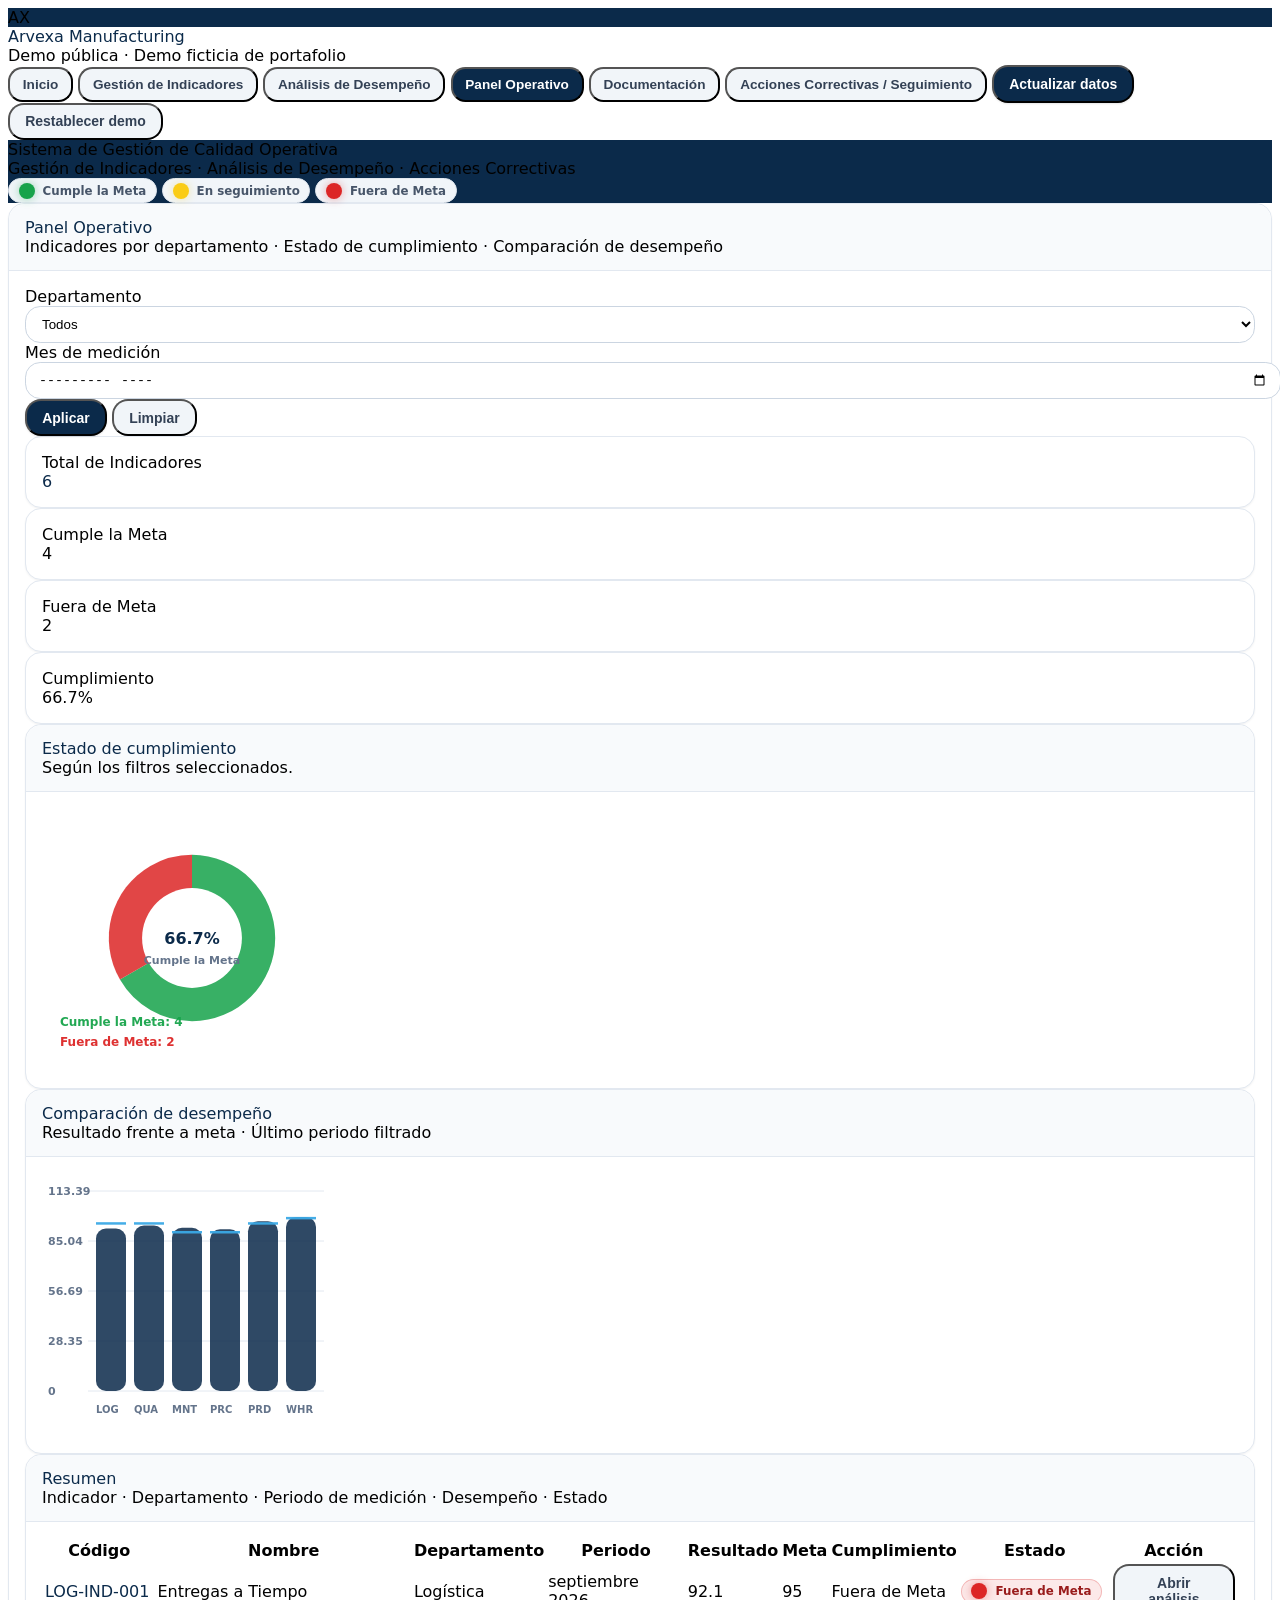
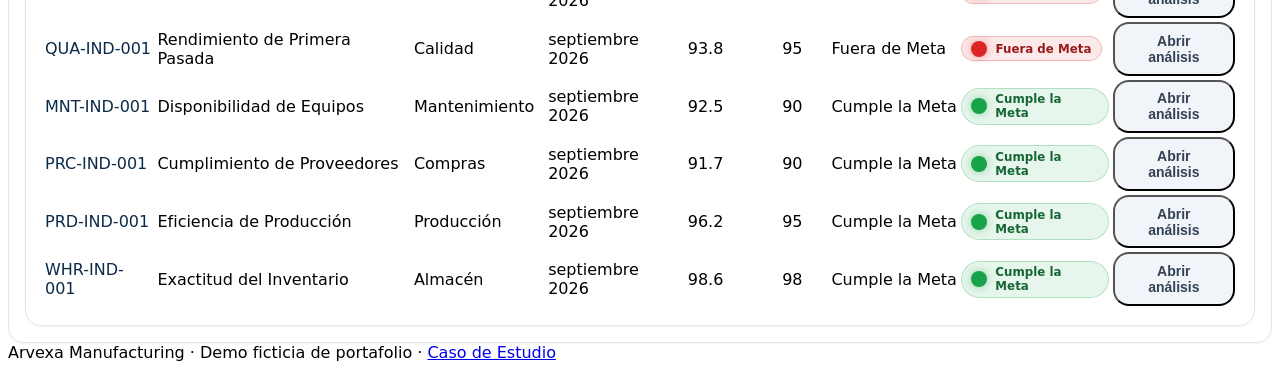
==== index.html @ 4bb8f5dd "Rename index[1].html to index.html" ====
<!doctype html>
<html lang="es">
<head>
  <meta charset="utf-8"/>
  <meta name="viewport" content="width=device-width,initial-scale=1"/>
  <title>Arvexa Manufacturing · Sistema de Gestión de Calidad Operativa</title>

  <link rel="stylesheet" href="assets/tailwind.css">
  <style>
    :root{
      --navy:#0B2A4A;
      --sky:#3BA9E6;
      --mint:#2DD4BF;
      --red:#DC2626;
      --yellow:#FACC15;
      --green:#16A34A;
      --slate:#334155;
      --grid:#E2E8F0;
    }
    html,body{ font-family: Inter, system-ui, -apple-system, Segoe UI, Roboto, Arial, sans-serif; }
    .bg-navy{ background: var(--navy); }
    .text-navy{ color: var(--navy); }

    .card{ border:1px solid #e2e8f0; border-radius: 1rem; background:#fff; box-shadow: 0 1px 2px rgba(0,0,0,.05); }
    .card-h{ padding: 14px 16px; border-bottom:1px solid #e2e8f0; background:#f8fafc; border-top-left-radius:1rem; border-top-right-radius:1rem; }
    .card-b{ padding: 16px; }

    .btn{ padding:.55rem .95rem; border-radius: 1rem; font-weight: 800; font-size:.875rem; }
    .btn-primary{ background: var(--navy); color:#fff; box-shadow: 0 1px 2px rgba(0,0,0,.10); }
    .btn-primary:hover{ opacity:.95; }
    .btn-soft{ background:#f1f5f9; color:#334155; }
    .btn-soft:hover{ background:#e2e8f0; }
    .btn-danger{ background:#fee2e2; color:#991b1b; }
    .btn-danger:hover{ background:#fecaca; }

    .input{
      width:100%; border-radius: .95rem; border:1px solid #cbd5e1;
      padding:.55rem .75rem; outline:none; background:#fff;
    }
    .input:focus{ box-shadow: 0 0 0 3px rgba(11,42,74,.15); border-color: rgba(11,42,74,.45); }
    .textarea{
      width:100%; border-radius: .95rem; border:1px solid #cbd5e1;
      padding:.75rem; outline:none; background:#fff; font-family: inherit; font-size: .875rem;
      resize: vertical;
    }
    .textarea:focus{ box-shadow: 0 0 0 3px rgba(11,42,74,.15); border-color: rgba(11,42,74,.45); }
    .err{ border-color: rgba(220,38,38,.8) !important; box-shadow: 0 0 0 3px rgba(220,38,38,.15) !important; }

    .badge{ display:inline-flex; align-items:center; gap:.5rem; padding:.22rem .6rem; border-radius:9999px; font-weight:900; font-size:.74rem; }
    .badge-ok{ background: rgba(22,163,74,.10); color: #166534; border:1px solid rgba(22,163,74,.25); }
    .badge-warn{ background: rgba(250,204,21,.16); color: #854d0e; border:1px solid rgba(250,204,21,.35); }
    .badge-bad{ background: rgba(220,38,38,.10); color: #991b1b; border:1px solid rgba(220,38,38,.25); }
    .badge-gray{ background:#f1f5f9; color:#475569; border:1px solid #e2e8f0; }

    .light-dot{ width:16px;height:16px;border-radius:9999px;display:inline-block; box-shadow: 0 0 10px rgba(0,0,0,.12); }
    .dot-green{ background: var(--green); box-shadow: 0 0 10px rgba(22,163,74,.40); }
    .dot-red{ background: var(--red); box-shadow: 0 0 10px rgba(220,38,38,.40); }
    .dot-yellow{ background: var(--yellow); box-shadow: 0 0 10px rgba(250,204,21,.35); }

    .toast{ position:fixed; top:16px; left:50%; transform:translateX(-50%); z-index:9999; width: calc(100% - 24px); max-width: 900px; }
    .modal-backdrop{ position:fixed; inset:0; background: rgba(15,23,42,.55); display:flex; align-items:center; justify-content:center; padding:16px; z-index:9998; }

    .navBtn{ padding:.5rem .8rem; border-radius: .9rem; font-weight:800; font-size:.85rem; }
    .navBtn.active{ background: var(--navy); color:#fff; }
    .navBtn:not(.active){ background:#f1f5f9; color:#334155; }
    .navBtn:not(.active):hover{ background:#e2e8f0; }

    @media print{
      header, nav, #toastRoot, .no-print { display:none !important; }
      .print-card{ border: 1px solid #e5e7eb !important; box-shadow:none !important; }
    }
    header>div{flex-wrap:wrap} nav{max-width:100%} .modal-backdrop:not(.hidden){overflow:auto}
    #pdfModal>div{max-height:90vh;overflow:auto} button:focus-visible,a:focus-visible{outline:3px solid var(--sky);outline-offset:3px}
    @media(max-width:640px){header{position:relative} nav{gap:.4rem} .navBtn{font-size:.75rem} .card-b{padding:12px}}
    @media print{body>*:not(#pdfModal){display:none!important} #pdfModal.hidden{display:none!important} #pdfModal:not(.hidden){position:static;display:block!important;background:white;padding:0} #pdfModal>div{max-height:none;overflow:visible;box-shadow:none} #pdfModal>div>div:first-child{display:none} #pdfContent{padding:0}}
    .hidden{display:none!important}
    #indicatorPrint{display:none}
    @page indicatorFicha{size:Letter;margin:14mm 14mm 16mm;@bottom-right{content:"Página " counter(page);font:9pt Arial;color:#475569}}
    @media print{
      html:has(#pdfModal[data-indicator-report]),body:has(#pdfModal[data-indicator-report]){background:white!important}
      #pdfModal[data-indicator-report]{page:indicatorFicha;font:10pt/1.45 Arial,sans-serif;color:#172635}
      #pdfModal[data-indicator-report]>div{width:100%;max-width:none;border:0;border-radius:0;overflow:visible}
      #pdfModal[data-indicator-report] #pdfContent{display:none}
      #pdfModal[data-indicator-report] #indicatorPrint{display:block;background:white}
      #indicatorPrint *{box-shadow:none!important;border-radius:0!important;overflow:visible;max-height:none;overflow-wrap:anywhere}
      #indicatorPrint button,#indicatorPrint input,#indicatorPrint select,#indicatorPrint nav,#indicatorPrint .light-dot{display:none!important}
      #indicatorPrint .report-layout{width:100%;border-collapse:collapse;table-layout:fixed}
      #indicatorPrint .report-layout>thead{display:table-header-group}
      #indicatorPrint .report-layout>tfoot{display:table-footer-group}
      #indicatorPrint .report-layout>tbody>tr>td{padding:0}
      #indicatorPrint .report-header{padding:0 0 3mm;border-bottom:1pt solid #0b2a4a;text-align:left}
      #indicatorPrint .report-brand{font-size:15pt;color:#0b2a4a;font-weight:700}
      #indicatorPrint .report-system{font-size:9pt;color:#475569;font-weight:400}
      #indicatorPrint .report-title{margin-top:4mm;font-size:10pt;letter-spacing:.6pt}
      #indicatorPrint .report-name{margin:2mm 0 0;font-size:17pt;line-height:1.2;color:#0b2a4a}
      #indicatorPrint .report-footer{border-top:.5pt solid #cbd5e1;padding-top:3mm;font-size:8pt;color:#475569;font-weight:400;text-align:left}
      #indicatorPrint section{margin:3mm 0;break-inside:avoid-page}
      #indicatorPrint h2,#indicatorPrint .card-h{margin:0 0 2mm;padding:0 0 1.5mm;border:0;border-bottom:.5pt solid #cbd5e1;background:white;color:#0b2a4a;font:700 11pt Arial;break-after:avoid-page}
      #indicatorPrint .report-fields{width:100%;border-collapse:collapse;table-layout:fixed}
      #indicatorPrint .report-fields th,#indicatorPrint .report-fields td{padding:1.5mm 3mm;border:.5pt solid #d6dce2;text-align:left;vertical-align:top}
      #indicatorPrint .report-fields th{width:30%;font-weight:700;color:#334155;background:#f5f7f9}
      #indicatorPrint tr{break-inside:avoid-page}
      #indicatorPrint .report-layout>tbody>tr{break-inside:auto}
      #indicatorPrint p{margin:0;white-space:pre-wrap;orphans:3;widows:3}
      #indicatorPrint ol{list-style:decimal;margin:0;padding-left:5mm}
      #indicatorPrint .report-status{display:inline-block;padding:1mm 3mm;border:.5pt solid #64748b;color:#334155;font-weight:700}
      #indicatorPrint .report-status.badge-ok{border-color:#166534;color:#166534;background:#f0f7f1}
      #indicatorPrint .report-status.badge-bad{border-color:#9f3535;color:#7f2828;background:white}
      #indicatorPrint .report-status.badge-warn{border-color:#8a6a24;color:#71571e;background:white}
      #indicatorPrint .card{margin:5mm 0;border:0;background:white;break-inside:avoid-page}
      #indicatorPrint .card-b{padding:0;font-size:10pt;line-height:1.45}
      #indicatorPrint .card table{width:100%;table-layout:fixed;border-collapse:collapse}
      #indicatorPrint .card th,#indicatorPrint .card td{padding:2mm;border-bottom:.5pt solid #d6dce2;font-size:9pt}
      #indicatorPrint img{display:block;max-width:100%;max-height:100mm;object-fit:contain;break-inside:avoid}
    }
  </style>
</head>

<body class="bg-slate-50 text-slate-800">

<script src="data.js"></script>
<script>

const LS_KEYS = {
  FICHAS: "ARVEXA_V1_BD_FICHAS",
  ANALISIS: "ARVEXA_V1_BD_ANALISIS",
  PROP: "ARVEXA_V1_BD_PROPUESTAS",
  DOCS: "ARVEXA_V1_BD_DOCUMENTOS",
  SEG: "ARVEXA_V1_BD_SEGUIMIENTO",
};

const MESES = ["enero", "febrero", "marzo", "abril", "mayo", "junio", "julio", "agosto", "septiembre", "octubre", "noviembre", "diciembre"];

const AREAS_CATALOGO = [{"Area": "PRD-IND-", "NombreArea": "Producción"}, {"Area": "QUA-IND-", "NombreArea": "Calidad"}, {"Area": "MNT-IND-", "NombreArea": "Mantenimiento"}, {"Area": "WHR-IND-", "NombreArea": "Almacén"}, {"Area": "LOG-IND-", "NombreArea": "Logística"}, {"Area": "PRC-IND-", "NombreArea": "Compras"}];

const $ = (id)=>document.getElementById(id);

function escapeHtml(s){
  return (s??"").toString().replace(/[&<>"']/g, m => ({'&':'&amp;','<':'&lt;','>':'&gt;','"':'&quot;',"'":'&#39;'}[m]));
}
function toast(type, title, msg){
  const root = $("toastRoot");
  const cls = type==="ok" ? "border-emerald-200 bg-emerald-50 text-emerald-900"
            : type==="warn" ? "border-yellow-200 bg-yellow-50 text-yellow-900"
            : "border-red-200 bg-red-50 text-red-900";
  root.innerHTML = `
    <div class="rounded-2xl border ${cls} shadow-sm p-4">
      <div class="font-extrabold">${escapeHtml(title)}</div>
      <div class="text-sm">${escapeHtml(msg||"")}</div>
    </div>`;
  root.classList.remove("hidden");
  setTimeout(()=>root.classList.add("hidden"), 4200);
}
function periodoHuman(ym){
  if(!ym || !/^\d{4}-\d{2}$/.test(ym)) return "—";
  const [y,m]=ym.split("-").map(Number);
  return `${MESES[m-1]} ${y}`;
}
function scrollTopSmooth(){ window.scrollTo({top:0, behavior:"smooth"}); }
</script>


<header class="sticky top-0 z-50 bg-white/80 backdrop-blur border-b border-slate-200 no-print">
  <div class="max-w-7xl mx-auto px-4 py-3 flex items-center justify-between gap-3">
    <div class="flex items-center gap-3">
      <div class="w-10 h-10 rounded-2xl bg-navy text-white flex items-center justify-center shadow-sm">
        <span class="font-extrabold">AX</span>
      </div>
      <div>
        <div class="font-extrabold text-navy leading-tight">Arvexa Manufacturing</div>
        <div class="text-xs text-slate-500 -mt-0.5">
          Demo pública · <span id="modeTag" class="font-semibold"></span>
        </div>
      </div>
    </div>

    <nav class="flex flex-wrap items-center gap-2">
      <button class="navBtn active" data-target="secInicio">Inicio</button>
      <button class="navBtn" data-target="secFicha">Gestión de Indicadores</button>
      <button class="navBtn" data-target="secAnalisis">Análisis de Desempeño</button>
      <button class="navBtn" data-target="secDashboard" >Panel Operativo</button>
      <button class="navBtn" data-target="secExplorador" >Documentación</button>
      <button class="navBtn" data-target="secSeguimiento" >Acciones Correctivas / Seguimiento</button>

      <button id="btnSync" class="btn btn-primary">Actualizar datos</button>
      <button id="btnResetDemo" class="btn btn-soft">Restablecer demo</button>
    </nav>
  </div>
</header>


<div id="toastRoot" class="toast hidden no-print"></div>


<div id="pdfModal" class="hidden modal-backdrop no-print">
  <div class="w-full max-w-5xl rounded-2xl bg-white shadow-xl border border-slate-200 overflow-hidden">
    <div class="px-5 py-4 bg-slate-50 border-b border-slate-200 flex items-center justify-between">
      <div>
        <div class="font-extrabold text-navy">Vista previa del reporte</div>
        <div id="pdfSub" class="text-xs text-slate-500"></div>
      </div>
      <div class="flex gap-2">
        <button id="btnPrint" class="btn btn-primary">Imprimir / Guardar PDF</button>
        <button id="btnPdfClose" class="btn btn-soft">Cerrar</button>
      </div>
    </div>
    <div id="pdfContent" class="p-6 bg-white"></div>
    <div id="indicatorPrint" aria-hidden="true"></div>
  </div>
</div>

<main class="max-w-7xl mx-auto px-4 py-6 space-y-6">

  
  <section class="rounded-2xl bg-navy text-white shadow-sm overflow-hidden">
    <div class="px-6 py-5 flex flex-col md:flex-row md:items-center md:justify-between gap-3">
      <div>
        <div class="text-lg font-extrabold">Sistema de Gestión de Calidad Operativa</div>
        <div class="text-sm text-white/80">Gestión de Indicadores · Análisis de Desempeño · Acciones Correctivas</div>
      </div>
      <div class="flex items-center gap-2">
        <span class="badge badge-gray bg-white/10 text-white border border-white/20">
          <span class="light-dot dot-green"></span> Cumple la Meta
        </span>
        <span class="badge badge-gray bg-white/10 text-white border border-white/20">
          <span class="light-dot dot-yellow"></span> En seguimiento
        </span>
        <span class="badge badge-gray bg-white/10 text-white border border-white/20">
          <span class="light-dot dot-red"></span> Fuera de Meta
        </span>
      </div>
    </div>
  </section>

  
  <section id="secInicio" class="spaSection space-y-6">
    <div class="grid grid-cols-1 md:grid-cols-3 gap-4">
      <div class="card">
        <div class="card-b">
          <div class="text-xs font-extrabold text-slate-500">ACCESO RÁPIDO</div>
          <div class="text-xl font-extrabold text-navy mt-2">Gestión de Indicadores</div>
          <div class="text-sm text-slate-600 mt-1">Define y actualiza indicadores, metas y fórmulas de medición.</div>
          <button id="goFicha" class="mt-4 btn btn-primary w-full">Crear indicador</button>
        </div>
      </div>

      <div class="card">
        <div class="card-b">
          <div class="text-xs font-extrabold text-slate-500">ACCESO RÁPIDO</div>
          <div class="text-xl font-extrabold text-navy mt-2">Análisis de Desempeño</div>
          <div class="text-sm text-slate-600 mt-1">Mide el desempeño, explica las variaciones y documenta las acciones.</div>
          <button id="goAnalisis" class="mt-4 btn btn-primary w-full">Registrar medición</button>
        </div>
      </div>

      <div class="card">
        <div class="card-b">
          <div class="text-xs font-extrabold text-slate-500">CALIDAD</div>
          <div class="text-xl font-extrabold text-navy mt-2">Paneles</div>
          <div class="text-sm text-slate-600 mt-1">Panel Operativo / Documentación / Seguimiento</div>
          <div class="mt-4 grid grid-cols-3 gap-2">
            <button id="goDashboard" class="btn btn-soft">Panel Operativo</button>
            <button id="goExplorador" class="btn btn-soft">Documentación</button>
            <button id="goSeguimiento" class="btn btn-soft">Seguimiento</button>
          </div>
        </div>
      </div>
    </div>

    <div class="card">
      <div class="card-b">
        <div class="font-extrabold text-navy">Espacio de demostración</div>
        <div class="text-sm text-slate-600 mt-1">
          Espacio de trabajo: <span class="font-extrabold text-navy" id="homeMode"></span>.
          <span class="text-slate-500">Los cambios se guardan en este navegador. Restablece la demo para recuperar los datos ficticios.</span>
        </div>
      </div>
    </div>
  </section>

  
  <section id="secFicha" class="spaSection hidden"></section>

  
  <section id="secAnalisis" class="spaSection hidden"></section>

  
  <section id="secDashboard" class="spaSection hidden"></section>

  
  <section id="secExplorador" class="spaSection hidden"></section>

  
  <section id="secSeguimiento" class="spaSection hidden"></section>

</main>

<footer class="max-w-7xl mx-auto px-4 pb-10">
  <div class="text-xs text-slate-500 text-center mt-6">
    Arvexa Manufacturing · <span id="footerMode" class="font-semibold"></span> · <a href="case-study.html" class="underline">Caso de Estudio</a>
  </div>
</footer>


<script>

function lsRead(key, fallback){
  try{ return JSON.parse(localStorage.getItem(key) || "null") ?? fallback; }
  catch{ return fallback; }
}
function lsWrite(key, val){ localStorage.setItem(key, JSON.stringify(val)); }

function migrateSpanishDemo(){
  if(localStorage.getItem("ARVEXA_UI_ES_V1")) return;
  const translations={"Production Efficiency": "Eficiencia de Producción", "Process": "Proceso", "Maintain reliable production efficiency through structured measurement and improvement.": "Mantener una eficiencia de producción confiable mediante medición y mejora estructuradas.", "Monthly": "Mensual", "Percentage": "Porcentaje", "Actual output": "Producción real", "Planned output": "Producción planificada", "Production Supervisor": "Supervisor de Producción", "Production monthly synthetic register": "Registro mensual ficticio de producción", "Higher is better; result = numerator / denominator × 100.": "Un valor mayor es mejor; resultado = numerador / denominador × 100.", "Fictional portfolio data; no real operational records.": "Datos ficticios de portafolio; no son registros operativos reales.", "First Pass Yield": "Rendimiento de Primera Pasada", "Maintain reliable first pass yield through structured measurement and improvement.": "Mantener un rendimiento de primera pasada confiable mediante medición y mejora estructuradas.", "First-pass conforming units": "Unidades conformes en primera pasada", "Inspected units": "Unidades inspeccionadas", "Quality Supervisor": "Supervisor de Calidad", "Quality monthly synthetic register": "Registro mensual ficticio de calidad", "Equipment Availability": "Disponibilidad de Equipos", "Maintain reliable equipment availability through structured measurement and improvement.": "Mantener una disponibilidad de equipos confiable mediante medición y mejora estructuradas.", "Available equipment hours": "Horas de equipo disponible", "Scheduled equipment hours": "Horas de equipo programadas", "Maintenance Supervisor": "Supervisor de Mantenimiento", "Maintenance monthly synthetic register": "Registro mensual ficticio de mantenimiento", "Inventory Accuracy": "Exactitud del Inventario", "Maintain reliable inventory accuracy through structured measurement and improvement.": "Mantener una exactitud del inventario confiable mediante medición y mejora estructuradas.", "Correct inventory records": "Registros de inventario correctos", "Audited inventory records": "Registros de inventario auditados", "Warehouse Supervisor": "Supervisor de Almacén", "Warehouse monthly synthetic register": "Registro mensual ficticio de almacén", "On-Time Delivery": "Entregas a Tiempo", "Maintain reliable on-time delivery through structured measurement and improvement.": "Mantener entregas a tiempo confiables mediante medición y mejora estructuradas.", "On-time deliveries": "Entregas a tiempo", "Total deliveries": "Total de entregas", "Logistics Supervisor": "Supervisor de Logística", "Logistics monthly synthetic register": "Registro mensual ficticio de logística", "Supplier Compliance": "Cumplimiento de Proveedores", "Maintain reliable supplier compliance through structured measurement and improvement.": "Mantener un cumplimiento de proveedores confiable mediante medición y mejora estructuradas.", "Compliant supplier receipts": "Recepciones de proveedores conformes", "Total supplier receipts": "Total de recepciones de proveedores", "Procurement Supervisor": "Supervisor de Compras", "Procurement monthly synthetic register": "Registro mensual ficticio de compras", "July 2026": "julio 2026", "Target achieved. Continue standard monitoring.": "Meta alcanzada. Continuar el seguimiento habitual.", "August 2026": "agosto 2026", "September 2026": "septiembre 2026", "Recurring process variation. Standardize inspection checkpoints and retrain operators.": "Variación recurrente del proceso. Estandarizar los puntos de inspección y volver a capacitar a los operadores.", "Dispatch scheduling and picking handoff delays. Introduce a daily dispatch checklist.": "Retrasos en la programación de despachos y en la entrega de pedidos preparados. Implementar una lista diaria de verificación de despachos.", "Standardize inspection checkpoints and retrain operators": "Estandarizar los puntos de inspección y volver a capacitar a los operadores", "Recurring process variation": "Variación recurrente del proceso", "In Progress": "En proceso", "Synthetic inspection register": "Registro ficticio de inspección", "Introduce daily dispatch checklist and review picking handoffs": "Implementar una lista diaria de verificación de despachos y revisar la entrega de pedidos preparados", "Dispatch scheduling and picking handoff delays": "Retrasos en la programación de despachos y en la entrega de pedidos preparados", "Other": "Otro", "Local fictional evidence. The October follow-up is a simulated closure scenario, not a current monthly result.": "Evidencia local ficticia. El seguimiento de octubre es un escenario de cierre simulado, no un resultado mensual actual.", "Quality Manager": "Gerente de Calidad", "Yes": "Sí", "Fictional inspection verification: 954 / 1,000 conforming units": "Verificación ficticia de inspección: 954 / 1,000 unidades conformes", "fictional-inspection-register.svg": "registro-ficticio-inspeccion.svg", "[data-uri]": "[data-uri]"};
  const adapt=value=> typeof value==="string" ? (translations[value]??value) : Array.isArray(value) ? value.map(adapt) : value && typeof value==="object" ? Object.fromEntries(Object.entries(value).map(([k,v])=>[k,adapt(v)])) : value;
  for(const key of Object.values(LS_KEYS)){const value=lsRead(key,null);if(value!==null)lsWrite(key,adapt(value));}
  localStorage.setItem("ARVEXA_UI_ES_V1","1");
}

function seedDemo(){
  migrateSpanishDemo();
  for(const [kind,data] of Object.entries(DEMO_DATA)) {
    if(lsRead(LS_KEYS[kind],null)===null) lsWrite(LS_KEYS[kind],data);
  }
}

async function apiFetch(action, payload={}){
  try { return demoApi(action, payload); }
  catch { return fail_("No se pudo guardar en este navegador. Libera espacio y vuelve a intentarlo."); }
}

function ok_(data, message="OK"){ return { ok:true, data, message }; }
function fail_(message="ERROR"){ return { ok:false, data:null, message }; }

function demoApi(action, payload){
  seedDemo();
  const fichas = lsRead(LS_KEYS.FICHAS, []);
  const analisis = lsRead(LS_KEYS.ANALISIS, []);
  const prop = lsRead(LS_KEYS.PROP, []);
  let docs = lsRead(LS_KEYS.DOCS, []);
  const seg = lsRead(LS_KEYS.SEG, []);

  if(action==="fichas.list") return ok_(fichas);
  if(action==="fichas.upsert"){
    if(!payload?.CodigoIndicador) return fail_("Falta el código del indicador");
    const idx = fichas.findIndex(x=>x.CodigoIndicador===payload.CodigoIndicador);
    if(idx>=0) fichas[idx] = payload; else fichas.push(payload);
    lsWrite(LS_KEYS.FICHAS, fichas);
    return ok_(payload, "Indicador guardado");
  }

  if(action==="analisis.list") return ok_(analisis);
  if(action==="analisis.insert"){
    if(!payload?.CodigoIndicador || !payload?.PeriodoYM) return fail_("Falta el código del indicador o el periodo");
    const dup = analisis.some(x=>x.CodigoIndicador===payload.CodigoIndicador && x.PeriodoYM===payload.PeriodoYM);
    if(dup) return fail_("DUPLICATE");
    analisis.push(payload);
    lsWrite(LS_KEYS.ANALISIS, analisis);
    return ok_(payload, "Análisis guardado");
  }
  if(action==="analisis.delete"){
    const { CodigoIndicador, PeriodoYM } = payload || {};
    if(!CodigoIndicador || !PeriodoYM) return fail_("Falta el código del indicador o el periodo");
    const idx = analisis.findIndex(x=>x.CodigoIndicador===CodigoIndicador && x.PeriodoYM===PeriodoYM);
    if(idx>=0) analisis.splice(idx,1);

    const keepProp = prop.filter(p=>!(p.CodigoIndicador===CodigoIndicador && p.PeriodoYM===PeriodoYM));
    lsWrite(LS_KEYS.ANALISIS, analisis);
    lsWrite(LS_KEYS.PROP, keepProp);
    lsWrite(LS_KEYS.SEG,seg.filter(x=>!(x.CodigoIndicador===CodigoIndicador && x.PeriodoYM===PeriodoYM)));
    return ok_(true, "Análisis eliminado");
  }

  if(action==="prop.upsertMany"){
    const { CodigoIndicador, PeriodoYM, Items } = payload || {};
    if(!CodigoIndicador || !PeriodoYM) return fail_("Falta la referencia de la acción");
    const keep = prop.filter(p=>!(p.CodigoIndicador===CodigoIndicador && p.PeriodoYM===PeriodoYM));
    const merged = keep.concat((Items||[]).map((it,i)=>({
      CodigoIndicador, PeriodoYM,
      Index:i+1,
      Accion: it.Accion||"",
      Responsable: it.Responsable||"",
      FechaCompromiso: it.FechaCompromiso||"",
      EvidenciaDesc: it.EvidenciaDesc||"",
      EvidenciaLink: it.EvidenciaLink||"",
      UpdatedAt: new Date().toISOString()
    })));
    lsWrite(LS_KEYS.PROP, merged);
    return ok_(true, "Acciones guardadas");
  }

  if(action==="docs.list") return ok_(docs);
  if(action==="docs.upsert"){
    if(!payload?.Key) return fail_("Falta la clave del registro");
    const idx = docs.findIndex(d=>d.Key===payload.Key);
    if(idx>=0) docs[idx]=payload; else docs.push(payload);
    lsWrite(LS_KEYS.DOCS, docs);
    return ok_(payload, "Documento guardado");
  }
  if(action==="docs.delete"){
    const { Key, CodigoIndicador } = payload || {};

    if(Key){
      const idx = docs.findIndex(d=>d.Key===Key);
      if(idx>=0) docs.splice(idx,1);
    }
    if(CodigoIndicador){
      docs = docs.filter(d=>d.CodigoIndicador!==CodigoIndicador);
    }
    lsWrite(LS_KEYS.DOCS, docs);
    return ok_(true, "Documentos eliminados");
  }

  if(action==="fichas.delete"){
    const { CodigoIndicador } = payload || {};
    if(!CodigoIndicador) return fail_("Falta el código del indicador");
    const idx = fichas.findIndex(x=>x.CodigoIndicador===CodigoIndicador);
    if(idx>=0) fichas.splice(idx,1);

    const remainAnal = analisis.filter(x=>x.CodigoIndicador!==CodigoIndicador);
    const remainDocs = docs.filter(d=>d.CodigoIndicador!==CodigoIndicador);
    lsWrite(LS_KEYS.FICHAS, fichas);
    lsWrite(LS_KEYS.ANALISIS, remainAnal);
    lsWrite(LS_KEYS.DOCS, remainDocs);
    lsWrite(LS_KEYS.PROP,prop.filter(x=>x.CodigoIndicador!==CodigoIndicador));
    lsWrite(LS_KEYS.SEG,seg.filter(x=>x.CodigoIndicador!==CodigoIndicador));
    return ok_(true, "Indicador eliminado");
  }

  if(action==="seg.list") return ok_(seg);
  if(action==="seg.upsert"){
    if(!payload?.Key) return fail_("Falta la clave del registro");
    const idx = seg.findIndex(s=>s.Key===payload.Key);
    if(idx>=0) seg[idx]=payload; else seg.push(payload);
    lsWrite(LS_KEYS.SEG, seg);
    return ok_(payload, "Seguimiento guardado");
  }

  return fail_("Operación no compatible: "+action);
}

function nowISO(){ return new Date().toISOString(); }

function modelFicha(){
  return {
    CodigoIndicador:"",
    NombreIndicador:"",
    AreaResponsable:"",
    TipoIndicador:"",
    ObjetivoIndicador:"",
    PeriodicidadMedicion:"",
    MetaObjetivo:null,

    FormulaTipo:"",
    FormulaEtiqueta:"",
    FormulaNumerador:"",
    FormulaDenominador:"",
    FormulaFactor:1,
    ResponsableIndicador:"",

    FuentesRecoleccion:[],
    Terminos:[],
    Observaciones:[],

    UpdatedAt: nowISO()
  };
}

function isQuality(){ return true; }
function requireQuality(){ return true; }

function setActiveNav(target){
  document.querySelectorAll(".navBtn").forEach(b=>{
    const t = b.getAttribute("data-target");
    if(t===target) b.classList.add("active");
    else b.classList.remove("active");
  });
}

function showSection(id){
  document.querySelectorAll(".spaSection").forEach(s=>s.classList.add("hidden"));
  $(id).classList.remove("hidden");
  setActiveNav(id);
  scrollTopSmooth();
}

const CACHE = {
  fichas: [],
  analisis: [],
  prop: [],
  docs: [],
  seg: []
};

async function loadAll(){
  const f = await apiFetch("fichas.list");
  const a = await apiFetch("analisis.list");
  const d = await apiFetch("docs.list");
  const s = await apiFetch("seg.list");
  CACHE.prop = lsRead(LS_KEYS.PROP,[]);

  CACHE.fichas = f.ok ? f.data : [];
  CACHE.analisis = a.ok ? a.data : [];
  CACHE.docs = d.ok ? d.data : [];
  CACHE.seg = s.ok ? s.data : [];

  fillAreaSelects();
}

function fillAreaSelects(){
  const opts = AREAS_CATALOGO.map(o=>`<option value="${escapeHtml(o.Area)}">${escapeHtml(o.NombreArea)}</option>`).join("");

  const fa = $("f_AreaResponsable");
  if(fa) fa.innerHTML = `<option value="">Selecciona...</option>${opts}`;

}

function nextNumberForPrefix(prefix){
  const nums = (CACHE.fichas||[])
    .map(f => (f.CodigoIndicador||""))
    .filter(code => code.startsWith(prefix))
    .map(code => {
      const m = String(code).match(/(\d{3})$/);
      return m ? Number(m[1]) : null;
    })
    .filter(n => Number.isFinite(n));
  const last = nums.length ? Math.max(...nums) : 0;
  return String(last + 1).padStart(3, "0");
}
function updateCodigoFromArea(){
  const sel = $("f_AreaResponsable");
  const out = $("f_CodigoIndicador");
  if(!sel || !out) return;

  const prefix = (sel.value||"").trim();
  if(!prefix){ out.value=""; return; }

  const nnn = nextNumberForPrefix(prefix);
  out.value = `${prefix}${nnn}`;
}

function renderFichaForm(){
  const sec = $("secFicha");
  sec.innerHTML = `
    <div class="card">
      <div class="card-h">
        <div class="font-extrabold text-navy text-lg">Gestión de Indicadores</div>
        <div class="text-sm text-slate-500">
          Campos obligatorios · Fórmula en vivo · Unidades de medición
        </div>
      </div>

      <div class="card-b space-y-5">

        
        <div class="grid grid-cols-1 md:grid-cols-3 gap-4">
          <div>
            <label class="text-xs font-extrabold text-slate-600">Departamento *</label>
            <select id="f_AreaResponsable" class="input mt-1"></select>
          </div>

          <div>
            <label class="text-xs font-extrabold text-slate-600">Código del indicador (automático) *</label>
            <input id="f_CodigoIndicador" class="input mt-1" placeholder="Se genera al seleccionar un departamento" readonly />
          </div>

          <div>
            <label class="text-xs font-extrabold text-slate-600">Responsable del indicador *</label>
            <input id="f_ResponsableIndicador" class="input mt-1" placeholder="Cargo del responsable" />
          </div>
        </div>

        <div class="grid grid-cols-1 md:grid-cols-2 gap-4">
          <div>
            <label class="text-xs font-extrabold text-slate-600">Nombre del indicador *</label>
            <input id="f_NombreIndicador" class="input mt-1" placeholder="Ej. Eficiencia de Producción" />
          </div>

          <div class="grid grid-cols-1 md:grid-cols-2 gap-4">
            <div>
              <label class="text-xs font-extrabold text-slate-600">Tipo de indicador *</label>
              <select id="f_TipoIndicador" class="input mt-1">
                <option value="">Selecciona...</option>
                <option>Estadístico</option>
                <option>Proceso</option>
                <option>Resultado</option>
              </select>
            </div>
            <div>
              <label class="text-xs font-extrabold text-slate-600">Frecuencia de medición *</label>
              <select id="f_Periodicidad" class="input mt-1">
                <option value="">Selecciona...</option>
                <option>Mensual</option>
                <option>Bimestral</option>
                <option>Trimestral</option>
                <option>Semestral</option>
                <option>Anual</option>
              </select>
            </div>
          </div>
        </div>

        <div>
          <label class="text-xs font-extrabold text-slate-600">Objetivo del indicador *</label>
          <textarea id="f_Objetivo" class="input mt-1" rows="3" placeholder="Describe el objetivo del indicador..."></textarea>
          <div id="f_ObjetivoSug" class="hidden mt-2 rounded-2xl border border-slate-200 bg-slate-50 p-3 text-sm text-slate-700">
            <div class="font-extrabold text-navy text-xs mb-1">Sugerencia de redacción</div>
            <div id="f_ObjetivoSugTxt"></div>
          </div>
        </div>

        <div class="grid grid-cols-1 md:grid-cols-3 gap-4">
          <div>
            <label class="text-xs font-extrabold text-slate-600">Meta *</label>
            <input id="f_Meta" class="input mt-1" type="number" step="0.01" placeholder="Ej. 95" />
          </div>

          <div>
            <label class="text-xs font-extrabold text-slate-600">Unidad de medición *</label>
            <select id="f_FormulaTipo" class="input mt-1">
              <option value="">Selecciona...</option>
              <option value="Porcentaje">Porcentaje</option>
              <option value="Tasa">Tasa</option>
              <option value="Otro">Otro</option>
            </select>
          </div>

          <div>
            <label class="text-xs font-extrabold text-slate-600">Etiqueta de unidad *</label>
            <input id="f_FormulaEtiqueta" class="input mt-1" placeholder="Ej. %, tasa" disabled />
          </div>
        </div>

        
        <div class="card">
          <div class="card-h">
            <div class="font-extrabold text-navy">Fórmula</div>
            <div class="text-xs text-slate-500">Fórmula en vivo: (N/D)*100</div>
          </div>
          <div class="card-b space-y-4">

            <div class="grid grid-cols-1 md:grid-cols-2 gap-4">
              <div>
                <label class="text-xs font-extrabold text-slate-600">Definición del numerador *</label>
                <input id="f_NumTxt" class="input mt-1" placeholder="Ej. Unidades conformes" />
              </div>
              <div>
                <label class="text-xs font-extrabold text-slate-600">Definición del denominador *</label>
                <input id="f_DenTxt" class="input mt-1" placeholder="Ej. Unidades inspeccionadas" />
              </div>
            </div>

            <div class="grid grid-cols-1 md:grid-cols-3 gap-4 items-end">
              <div>
                <label class="text-xs font-extrabold text-slate-600">Factor (auto) *</label>
                <input id="f_Factor" class="input mt-1" type="number" step="1" disabled />
              </div>

              <div class="md:col-span-2">
                <label class="text-xs font-extrabold text-slate-600">Vista de la fórmula</label>
                <div class="mt-1 rounded-2xl border border-slate-200 bg-slate-50 px-4 py-3">
                  <div class="text-sm text-slate-700 font-extrabold" id="f_FormulaPreview">(N/D)*1</div>
                </div>
              </div>
            </div>

          </div>
        </div>

        
        <div class="grid grid-cols-1 md:grid-cols-3 gap-4">
          ${renderListBlock("Fuentes de datos *", "f_Fuentes", "f_FuentesList", "Ej. Bitácora de producción, registro de inspección")}
          ${renderListBlock("Términos / Definiciones *", "f_Terminos", "f_TerminosList", "Ej. Definición de una unidad conforme")}
          ${renderListBlock("Observaciones *", "f_Observaciones", "f_ObservacionesList", "Ej. Supuestos de medición", true, true)}
        </div>

        <div class="flex flex-wrap gap-2">
          <button id="btnFichaSave" class="btn btn-primary">Guardar indicador</button>
          <button id="btnFichaDoc" class="btn btn-soft">Vista previa / Imprimir reporte</button>
          <button id="btnFichaClear" class="btn btn-soft">Limpiar</button>
        </div>

        <div id="f_SaveMsg" class="hidden rounded-2xl border border-emerald-200 bg-emerald-50 text-emerald-900 p-3 text-sm">
          <div class="font-extrabold">Indicador guardado correctamente</div>
          <div>Regresando al inicio…</div>
        </div>

      </div>
    </div>
  `;

  fillAreaSelects();

  $("f_AreaResponsable").addEventListener("change", ()=>{
    updateCodigoFromArea();
    clearErrorsFicha();
  });

  $("f_FormulaTipo").addEventListener("change", ()=>updateFactorEtiqueta());
  $("f_FormulaEtiqueta").addEventListener("input", ()=>updateFormulaPreview());
  $("f_Factor").addEventListener("change", ()=>updateFormulaPreview());
  $("f_NumTxt").addEventListener("input", ()=>updateFormulaPreview());
  $("f_DenTxt").addEventListener("input", ()=>updateFormulaPreview());

  $("f_Objetivo").addEventListener("blur", ()=>suggestRedaction("f_Objetivo","f_ObjetivoSug","f_ObjetivoSugTxt"));

  wireListBlock("f_Fuentes","f_FuentesList");
  wireListBlock("f_Terminos","f_TerminosList");
  wireListBlock("f_Observaciones","f_ObservacionesList", true);

  $("btnFichaClear").addEventListener("click", clearFichaForm);
  $("btnFichaSave").addEventListener("click", saveFicha);
  $("btnFichaDoc").addEventListener("click", ()=>openFichaPreviewPDF());

  updateFactorEtiqueta();
  updateFormulaPreview();
}

function renderListBlock(title, inputId, listId, placeholder, maxOne=false, useTextarea=false){
  const inputElement = useTextarea 
    ? `<textarea id="${inputId}" class="textarea mt-1 min-h-24" placeholder="${escapeHtml(placeholder)}"></textarea>`
    : `<input id="${inputId}" class="input" placeholder="${escapeHtml(placeholder)}"/>`;
  
  return `
  <div class="card">
    <div class="card-h">
      <div class="font-extrabold text-navy">${escapeHtml(title)}</div>
      <div class="text-xs text-slate-500">${maxOne ? "Máximo una entrada." : "Agrega elementos; la numeración es automática."}</div>
    </div>
    <div class="card-b space-y-2">
      <div class="flex gap-2">
        ${inputElement}
        <button class="btn btn-soft h-fit mt-1" type="button" data-add="${inputId}" data-list="${listId}" data-maxone="${maxOne}">+</button>
      </div>
      <div id="${listId}" class="text-sm text-slate-700 space-y-1"></div>
    </div>
  </div>
  `;
}

function wireListBlock(inputId, listId, maxOne=false){
  const input = $(inputId);
  const list = $(listId);
  const btn = document.querySelector(`[data-add="${inputId}"]`);
  const numbered = !maxOne;
  
  btn.addEventListener("click", ()=>{
    const txt = (input.value||"").trim();
    if(!txt) return;
    let items = getListState(listId);
    if(maxOne){
      items = [txt];
    } else {
      items.push(txt);
    }
    setListState(listId, items);
    input.value="";
    renderNumbered(listId, numbered, maxOne);
  });
  input.addEventListener("keydown", (e)=>{
    if(e.key==="Enter"){
      e.preventDefault();
      btn.click();
    }
  });
  renderNumbered(listId, numbered, maxOne);
}

function getListState(listId){
  try{ return JSON.parse($(listId).dataset.items || "[]"); } catch { return []; }
}
function setListState(listId, arr){
  $(listId).dataset.items = JSON.stringify(arr || []);
}

function renderNumbered(listId, numbered=true, maxOne=false){
  const list = $(listId);
  const items = getListState(listId);
  const btn = document.querySelector(`[data-add][data-list="${listId}"]`);
  
  if(!items.length){
    list.innerHTML = `<div class="text-slate-400 text-xs">Sin registros.</div>`;
    if(btn) btn.disabled = false;
    return;
  }

  if(btn && maxOne && items.length > 0){
    btn.disabled = true;
  }
  
  if(!numbered){

    list.innerHTML = items.map((t,i)=>`
      <div class="flex gap-2 items-start">
        <textarea class="input flex-1 text-sm" data-edit="${listId}" data-idx="${i}" style="min-height: 80px;">${escapeHtml(t)}</textarea>
        <button class="text-xs font-extrabold text-red-700 hover:underline flex-shrink-0 mt-1" data-del="${listId}" data-idx="${i}">Eliminar</button>
      </div>
    `).join("");
  } else {

    list.innerHTML = items.map((t,i)=>`
      <div class="flex gap-2 items-center">
        <span class="font-extrabold text-slate-500 flex-shrink-0">${i+1}.</span>
        <input class="input flex-1 text-sm" data-edit="${listId}" data-idx="${i}" value="${escapeHtml(t)}" />
        <button class="text-xs font-extrabold text-red-700 hover:underline flex-shrink-0" data-del="${listId}" data-idx="${i}">Eliminar</button>
      </div>
    `).join("");
  }

  list.querySelectorAll("[data-edit]").forEach(el=>{
    el.addEventListener("input", ()=>{
      const idx = Number(el.getAttribute("data-idx"));
      const arr = getListState(listId);
      arr[idx] = el.value;
      setListState(listId, arr);
    });
  });

  list.querySelectorAll("[data-del]").forEach(b=>{
    b.addEventListener("click", ()=>{
      const idx = Number(b.getAttribute("data-idx"));
      const arr = getListState(listId);
      arr.splice(idx,1);
      setListState(listId, arr);
      renderNumbered(listId, numbered, maxOne);

      if(btn && maxOne && arr.length === 0){
        btn.disabled = false;
      }
    });
  });
}

function updateFactorEtiqueta(){
  const tipo = $("f_FormulaTipo").value;
  const etiqueta = $("f_FormulaEtiqueta");
  const factor = $("f_Factor");

  const isOtro = tipo === "Otro";
  etiqueta.disabled = !isOtro;
  factor.disabled = !isOtro;

  if(tipo==="Porcentaje"){
    etiqueta.value = "%";
    factor.value = 100;
  }else if(tipo==="Tasa"){
    etiqueta.value = "tasa";
    factor.value = 1000;
  }else if(tipo==="Otro"){
    if(!etiqueta.value) etiqueta.value = "";
    if(!factor.value) factor.value = 1;
  }else{
    factor.value = 1;
  }
  updateFormulaPreview();
}

function updateFormulaPreview(){
  const numT = ($("f_NumTxt")?.value||"N").trim() || "N";
  const denT = ($("f_DenTxt")?.value||"D").trim() || "D";
  const factor = Number($("f_Factor")?.value||1) || 1;
  const prev = $("f_FormulaPreview");
  if(prev) prev.textContent = `(${numT}/${denT})*${factor}`;
}

function suggestRedaction(textareaId, boxId, outId){
  const txt = ($(textareaId).value||"").trim();
  if(!txt){ $(boxId).classList.add("hidden"); return; }

  let s = txt.replace(/\s+/g," ").trim();
  s = s.charAt(0).toUpperCase() + s.slice(1);
  if(!/[.!?]$/.test(s)) s += ".";

  const starters = ["Asegurar","Incrementar","Reducir","Mejorar","Evaluar","Monitorear"];
  if(!starters.some(v=>s.startsWith(v))){
    s = "Asegurar " + s.charAt(0).toLowerCase() + s.slice(1);
  }

  $(outId).textContent = s;
  $(boxId).classList.remove("hidden");
}

function clearErrorsFicha(){
  ["f_AreaResponsable","f_CodigoIndicador","f_ResponsableIndicador","f_NombreIndicador","f_TipoIndicador","f_Periodicidad","f_Objetivo","f_Meta",
   "f_FormulaTipo","f_FormulaEtiqueta","f_NumTxt","f_DenTxt"
  ].forEach(id=>{
    const el = $(id); if(el) el.classList.remove("err");
  });
}

function validateFicha(){
  clearErrorsFicha();
  let ok = true;

  const must = (id)=>{
    const el = $(id);
    const v = (el?.value||"").trim();
    if(!v){ el.classList.add("err"); ok=false; }
    return v;
  };

  const area = must("f_AreaResponsable");
  const cod = must("f_CodigoIndicador");
  const resp = must("f_ResponsableIndicador");
  const nom = must("f_NombreIndicador");
  const tipo = must("f_TipoIndicador");
  const per = must("f_Periodicidad");
  const obj = must("f_Objetivo");
  const metaStr = must("f_Meta");
  const ft = must("f_FormulaTipo");
  const fe = must("f_FormulaEtiqueta");
  const nTxt = must("f_NumTxt");
  const dTxt = must("f_DenTxt");

  const fuentes = getListState("f_FuentesList");
  const term = getListState("f_TerminosList");
  const obs = getListState("f_ObservacionesList");

  if(!fuentes.length) ok=false;
  if(!term.length) ok=false;
  if(!obs.length) ok=false;

  const meta = Number(metaStr);
  if(!Number.isFinite(meta)){
    $("f_Meta").classList.add("err");
    ok=false;
  }

  if(!ok){
    toast("err","Faltan campos","Completa todos los campos obligatorios, incluidas las listas.");
  }

  return ok;
}

function clearFichaForm(){
  renderFichaForm();
  fillAreaSelects();
  $("f_SaveMsg").classList.add("hidden");
  toast("ok","Listo","Formulario vacío.");
}

async function saveFicha(){
  if(!validateFicha()) return;

  const row = modelFicha();

  row.AreaResponsable = $("f_AreaResponsable").value;
  row.CodigoIndicador = ($("f_CodigoIndicador").value||"").trim();
  row.ResponsableIndicador = ($("f_ResponsableIndicador").value||"").trim();
  row.NombreIndicador = ($("f_NombreIndicador").value||"").trim();
  row.TipoIndicador = $("f_TipoIndicador").value;
  row.PeriodicidadMedicion = $("f_Periodicidad").value;
  row.ObjetivoIndicador = ($("f_Objetivo").value||"").trim();
  row.MetaObjetivo = Number($("f_Meta").value);

  row.FormulaTipo = $("f_FormulaTipo").value;
  row.FormulaEtiqueta = ($("f_FormulaEtiqueta").value||"").trim();
  row.FormulaNumerador = ($("f_NumTxt").value||"").trim();
  row.FormulaDenominador = ($("f_DenTxt").value||"").trim();
  row.FormulaFactor = Number($("f_Factor").value||1);
  row.FuentesRecoleccion = getListState("f_FuentesList");
  row.Terminos = getListState("f_TerminosList");
  row.Observaciones = getListState("f_ObservacionesList");
  row.UpdatedAt = nowISO();

  const r = await apiFetch("fichas.upsert", row);
  if(!r.ok){
    toast("err","No se pudo guardar", r.message || "Error");
    return;
  }

  await loadAll();

  $("f_SaveMsg").classList.remove("hidden");
  scrollTopSmooth();

  setTimeout(()=>{
    $("f_SaveMsg").classList.add("hidden");
    showSection("secInicio");
  }, 1800);
}

function openFichaPreviewPDF(){
  if(!validateFicha()) return;

  const codigo = $("f_CodigoIndicador").value;
  const nombre = $("f_NombreIndicador").value;
  const areaLabel = getAreaLabel($("f_AreaResponsable").value);

  $("pdfSub").textContent = `Gestión de Indicadores · ${codigo}`;
  $("pdfContent").innerHTML = `
    <div class="space-y-4 print-card">
      <div class="text-2xl font-extrabold text-navy">${escapeHtml(nombre)}</div>
      <div class="text-sm text-slate-600">
        <span class="font-extrabold">Código:</span> ${escapeHtml(codigo)} ·
        <span class="font-extrabold">Departamento:</span> ${escapeHtml(areaLabel)} ·
        <span class="font-extrabold">Frecuencia:</span> ${escapeHtml($("f_Periodicidad").value)}
      </div>

      <div class="card">
        <div class="card-h"><div class="font-extrabold text-navy">Objective</div></div>
        <div class="card-b text-sm text-slate-700">${escapeHtml($("f_Objetivo").value)}</div>
      </div>

      <div class="card">
        <div class="card-h"><div class="font-extrabold text-navy">Fórmula</div></div>
        <div class="card-b text-sm text-slate-700 space-y-2">
          <div><span class="font-extrabold">Numerador:</span> ${escapeHtml($("f_NumTxt").value)}</div>
          <div><span class="font-extrabold">Denominador:</span> ${escapeHtml($("f_DenTxt").value)}</div>
          <div><span class="font-extrabold">Factor:</span> ${escapeHtml($("f_Factor").value)}</div>
          <div class="mt-2 rounded-2xl border border-slate-200 bg-slate-50 px-4 py-3 font-extrabold">
            ${escapeHtml($("f_FormulaPreview").textContent)}
          </div>
        </div>
      </div>

      ${renderListCard("Fuentes de datos", getListState("f_FuentesList"))}
      ${renderListCard("Términos / Definiciones", getListState("f_TerminosList"))}
      ${renderListCard("Observaciones", getListState("f_ObservacionesList"))}
    </div>
  `;
  $("pdfModal").classList.remove("hidden");
  $("pdfModal").dataset.indicatorReport="ficha";
  prepareIndicatorPrint();
}

function prepareIndicatorPrint(){
  const kind=$("pdfModal").dataset.indicatorReport;
  if(!kind || $("pdfModal").classList.contains("hidden")) return;
  const analysis=kind==="analisis";
  const value=id=>$(id)?.value ?? "";
  const text=id=>$(id)?.textContent ?? "";
  const fields=entries=>entries.filter(([,v])=>String(v).trim()!=="").map(([label,v])=>`<tr><th>${escapeHtml(label)}</th><td>${escapeHtml(v)}</td></tr>`).join("");
  const block=(title,content)=>content ? `<section><h2>${escapeHtml(title)}</h2>${content}</section>` : "";
  const table=entries=>{const rows=fields(entries);return rows ? `<table class="report-fields"><tbody>${rows}</tbody></table>` : "";};
  const code=value(analysis?"a_Codigo":"f_CodigoIndicador");
  const name=analysis?text("a_Nombre"):value("f_NombreIndicador");
  const identification=analysis
    ? [["Código",code],["Departamento",getAreaLabel(value("a_Area"))],["Periodo",value("a_PeriodoYM")?periodoHuman(value("a_PeriodoYM")):""],["Tipo",text("a_Tipo")],["Frecuencia",text("a_Periodicidad")]]
    : [["Código",code],["Departamento",getAreaLabel(value("f_AreaResponsable"))],["Responsable",value("f_ResponsableIndicador")],["Tipo",value("f_TipoIndicador")],["Frecuencia",value("f_Periodicidad")]];
  const status=analysis?$("a_Semaforo")?.querySelector(".badge"):null;
  const state=status?.textContent.trim() || "";
  const statusClass=["badge-ok","badge-bad","badge-warn"].find(cls=>status?.classList.contains(cls)) || "";
  const formula=analysis?text("a_FormulaHint"):text("f_FormulaPreview");
  const unit=analysis?fichaByCodigo(code)?.FormulaEtiqueta:value("f_FormulaEtiqueta");
  const objective=analysis?text("a_Objetivo"):value("f_Objetivo");
  const interpretation=analysis?value("a_Analisis"):"";
  const results=analysis?[["Meta",text("a_Meta")],["Resultado",value("a_Resultado")],["Numerador",value("a_Num")],["Denominador",value("a_Den")]]:[["Meta",value("f_Meta")]];
  const list=(title,id)=>{const items=getListState(id);return items.length?block(title,`<ol>${items.map(item=>`<li>${escapeHtml(item)}</li>`).join("")}</ol>`):"";};
  const extras=analysis
    ? Array.from($("pdfContent").querySelectorAll(".card")).filter(card=>card.querySelector(".card-h")?.textContent.trim()==="Acciones correctivas" || card.querySelector("img")).map(card=>card.outerHTML).join("")
    : list("Fuentes de datos","f_FuentesList")+list("Términos / Definiciones","f_TerminosList")+list("Observaciones","f_ObservacionesList");
  $("indicatorPrint").innerHTML=`<table class="report-layout"><thead><tr><th class="report-header"><div class="report-brand">Arvexa Manufacturing</div><div class="report-system">Sistema de Gestión de Calidad Operativa</div><div class="report-title">FICHA TÉCNICA DEL INDICADOR</div><div class="report-name">${escapeHtml(name)}</div></th></tr></thead><tbody><tr><td>
    ${block("Identificación del indicador",table(identification))}
    ${state?block("Estado",`<span class="report-status ${statusClass}">${escapeHtml(state)}</span>`):""}
    ${block("Resultado del indicador",table(results))}
    ${block("Objetivo",objective?`<p>${escapeHtml(objective)}</p>`:"")}
    ${block("Fórmula",table([["Fórmula",formula],["Unidad",unit??""],...(!analysis?[["Numerador",value("f_NumTxt")],["Denominador",value("f_DenTxt")],["Factor",value("f_Factor")]]:[])]))}
    ${block("Análisis de desempeño",interpretation?`<p>${escapeHtml(interpretation)}</p>`:"")}${extras}
    </td></tr></tbody><tfoot><tr><td class="report-footer">Ficha técnica del indicador</td></tr></tfoot></table>`;
}
window.addEventListener("beforeprint",prepareIndicatorPrint);

function renderListCard(title, items){
  const lis = (items||[]).map((t,i)=>`<div><span class="font-extrabold text-slate-500">${i+1}.</span> ${escapeHtml(t)}.</div>`).join("");
  return `
  <div class="card">
    <div class="card-h"><div class="font-extrabold text-navy">${escapeHtml(title)}</div></div>
    <div class="card-b text-sm text-slate-700 space-y-1">
      ${items?.length ? lis : `<div class="text-slate-400">Sin registros.</div>`}
    </div>
  </div>
  `;
}

function getAreaLabel(prefix){
  const f = AREAS_CATALOGO.find(x=>x.Area===prefix);
  return f ? f.NombreArea : (prefix||"");
}

function setModeTags(){
  for(const id of ["modeTag","homeMode","footerMode"]) $(id).textContent="Demo ficticia de portafolio";
}

function wireHeaderNav(){
  document.querySelectorAll(".navBtn").forEach(btn=>{
    btn.addEventListener("click", ()=>{
      const target = btn.getAttribute("data-target");
      const prot = btn.getAttribute("data-protected")==="1";
      if(prot){
        if(requireQuality(target)) showSection(target);
      }else{
        showSection(target);
      }
    });
  });

  $("btnSync").addEventListener("click", async ()=>{
    await loadAll();
    toast("ok","Actualizado", "Datos locales actualizados");
  });

  $("btnResetDemo").addEventListener("click", async ()=>{
    if(!confirm("¿Restablecer todos los cambios de la demo en este navegador?")) return;
    for(const key of Object.values(LS_KEYS)) localStorage.removeItem(key);
    seedDemo(); await loadAll(); showSection("secDashboard");
    toast("ok","Demo restablecida","Se restauraron los datos ficticios.");
  });

  $("goFicha").addEventListener("click", ()=>{
    showSection("secFicha");
    renderFichaForm();
  });
  $("goAnalisis").addEventListener("click", ()=>showSection("secAnalisis"));

  $("goDashboard").addEventListener("click", ()=>{
    if(requireQuality("secDashboard")) showSection("secDashboard");
  });
  $("goExplorador").addEventListener("click", ()=>{
    if(requireQuality("secExplorador")) showSection("secExplorador");
  });
  $("goSeguimiento").addEventListener("click", ()=>{
    if(requireQuality("secSeguimiento")) showSection("secSeguimiento");
  });

  $("btnPdfClose").addEventListener("click", ()=>$("pdfModal").classList.add("hidden"));
  $("btnPrint").addEventListener("click", ()=>window.print());
}

document.addEventListener("DOMContentLoaded", async ()=>{
  seedDemo();
  setModeTags();
  wireHeaderNav();
  await loadAll();
  showSection("secDashboard");
});
</script>

<script>

function getSemaforo(cumple, mode="auto"){

  if(mode==="warn"){
    return `
      <span class="badge badge-warn">
        <span class="light-dot dot-yellow"></span>
        En seguimiento
      </span>`;
  }
  if(cumple){
    return `
      <span class="badge badge-ok">
        <span class="light-dot dot-green"></span>
        Cumple la Meta
      </span>`;
  }
  return `
    <span class="badge badge-bad">
      <span class="light-dot dot-red"></span>
      Fuera de Meta
    </span>`;
}

function fichaByCodigo(codigo){
  return (CACHE.fichas||[]).find(f=>f.CodigoIndicador===codigo) || null;
}
function fichasByArea(prefix){
  return (CACHE.fichas||[]).filter(f=>f.AreaResponsable===prefix);
}
function analisisByCodigo(codigo){
  return (CACHE.analisis||[]).filter(a=>a.CodigoIndicador===codigo);
}
function findAnalisis(codigo, periodoYM){
  return (CACHE.analisis||[]).find(a=>a.CodigoIndicador===codigo && a.PeriodoYM===periodoYM) || null;
}
function cumpleFrom(meta, resultado){
  if(!Number.isFinite(meta) || !Number.isFinite(resultado)) return null;
  return resultado >= meta;
}
function fmtNum(n){
  if(n===null || n===undefined || n==="") return "—";
  const x = Number(n);
  if(!Number.isFinite(x)) return String(n);
  return x.toLocaleString("es-MX", { maximumFractionDigits: 2 });
}

function renderAnalisis(){
  const sec = $("secAnalisis");
  sec.innerHTML = `
    <div class="card">
      <div class="card-h">
        <div class="font-extrabold text-navy text-lg">Análisis de Desempeño</div>
        <div class="text-sm text-slate-500">
          Selección de departamento · Cálculo automático · Acciones correctivas · Evidencias
        </div>
      </div>

      <div class="card-b space-y-6">

        
        <div class="grid grid-cols-1 md:grid-cols-3 gap-4 items-end">
          <div>
            <label class="text-xs font-extrabold text-slate-600">Departamento *</label>
            <select id="a_Area" class="input mt-1"></select>
          </div>
          <div>
            <label class="text-xs font-extrabold text-slate-600">Indicador del departamento *</label>
            <select id="a_Codigo" class="input mt-1">
              <option value="">Selecciona primero un departamento…</option>
            </select>
          </div>
          <div class="flex gap-2">
            <button id="btnACargar" class="btn btn-primary flex-1">Cargar indicador</button>
            <button id="btnAReset" class="btn btn-soft">Limpiar</button>
          </div>
        </div>

        
        <div class="card">
          <div class="card-h">
            <div class="font-extrabold text-navy">Periodos registrados</div>
            <div class="text-xs text-slate-500">Selecciona un periodo para consultar su reporte.</div>
          </div>
          <div class="card-b">
            <div id="a_PeriodosRegistrados" class="text-sm text-slate-700">
              Selecciona un indicador para consultar sus periodos.
            </div>
          </div>
        </div>

        
        <div id="a_InfoBlock" class="hidden rounded-2xl bg-navy text-white p-5">
          <div class="grid grid-cols-1 md:grid-cols-5 gap-3">
            <div class="md:col-span-2">
              <div class="text-xs text-white/70 font-extrabold">Nombre</div>
              <div id="a_Nombre" class="font-extrabold text-lg"></div>
            </div>
            <div>
              <div class="text-xs text-white/70 font-extrabold">Tipo</div>
              <div id="a_Tipo" class="font-extrabold"></div>
            </div>
            <div>
              <div class="text-xs text-white/70 font-extrabold">Frecuencia</div>
              <div id="a_Periodicidad" class="font-extrabold"></div>
            </div>
            <div>
              <div class="text-xs text-white/70 font-extrabold">Meta</div>
              <div id="a_Meta" class="font-extrabold"></div>
            </div>
            <div class="md:col-span-5">
              <div class="text-xs text-white/70 font-extrabold">Objective</div>
              <div id="a_Objetivo" class="text-sm text-white/90"></div>
            </div>
          </div>
        </div>

        
        <div id="a_FormBlock" class="hidden space-y-6">

          <div class="grid grid-cols-1 md:grid-cols-4 gap-4">
            <div>
              <label class="text-xs font-extrabold text-slate-600">Mes de medición *</label>
              <input id="a_PeriodoYM" type="month" class="input mt-1"/>
              <div id="a_DupMsg" class="hidden mt-2 rounded-2xl border border-red-200 bg-red-50 text-red-900 p-3 text-sm">
                Este periodo ya está registrado.
              </div>
            </div>

            <div>
              <label class="text-xs font-extrabold text-slate-600">Valor del numerador *</label>
              <input id="a_Num" type="number" step="0.01" class="input mt-1" placeholder="N"/>
            </div>

            <div>
              <label class="text-xs font-extrabold text-slate-600">Valor del denominador *</label>
              <input id="a_Den" type="number" step="0.01" class="input mt-1" placeholder="D"/>
            </div>

            <div>
              <label class="text-xs font-extrabold text-slate-600">Resultado (auto) *</label>
              <input id="a_Resultado" class="input mt-1" readonly/>
              <div class="text-xs text-slate-500 mt-1" id="a_FormulaHint"></div>
            </div>
          </div>

          <div class="grid grid-cols-1 md:grid-cols-3 gap-4 items-start">
            <div class="md:col-span-2">
              <label class="text-xs font-extrabold text-slate-600">Análisis de desempeño y causa raíz *</label>
              <textarea id="a_Analisis" class="input mt-1" rows="5" placeholder="Redacta tu análisis…"></textarea>
              <div id="a_AnalisisSug" class="hidden mt-2 rounded-2xl border border-slate-200 bg-slate-50 p-3 text-sm text-slate-700">
                <div class="font-extrabold text-navy text-xs mb-1">Sugerencia de redacción</div>
                <div id="a_AnalisisSugTxt"></div>
              </div>
            </div>

            <div class="card">
              <div class="card-h">
                <div class="font-extrabold text-navy">Cumplimiento</div>
                <div class="text-xs text-slate-500">Calculado según la meta.</div>
              </div>
              <div class="card-b space-y-3">
                <div class="text-sm text-slate-600">Estado:</div>
                <div id="a_Semaforo"></div>
                <div class="text-xs text-slate-500">
                  Regla: Resultado ≥ Meta → Cumple la Meta
                </div>
              </div>
            </div>
          </div>

          
          <div class="card">
            <div class="card-h">
              <div class="font-extrabold text-navy">Historial de desempeño · Resultado frente a meta</div>
              <div class="text-xs text-slate-500">Se actualiza cuando hay un resultado.</div>
            </div>
            <div class="card-b">
              <canvas id="aChart" height="220" class="w-full mx-auto"></canvas>
              <div class="text-xs text-slate-500 mt-2">
                Los periodos históricos se muestran automáticamente.
              </div>
            </div>
          </div>

          
          <div class="card">
            <div class="card-h">
              <div class="font-extrabold text-navy">Acciones correctivas (fuera de meta)</div>
              <div class="text-xs text-slate-500">Comienza con la Acción 1 y agrega más con +</div>
            </div>

            <div class="card-b space-y-3">
              <div id="propBlock"></div>

              <div class="flex gap-2">
                <button id="btnPropAdd" class="btn btn-soft">+ Agregar acción</button>
                <div class="text-xs text-slate-500 self-center">Máximo 5.</div>
              </div>
            </div>
          </div>

          
          <div class="card">
            <div class="card-h">
              <div class="font-extrabold text-navy">Evidencias (opcional)</div>
              <div class="text-xs text-slate-500">Adjunta imágenes · Se numeran como Figura 1..N</div>
            </div>

            <div class="card-b space-y-3">
              <input id="a_Evidencias" type="file" accept="image/*" multiple class="input"/>
              <div id="a_EvidList" class="grid grid-cols-1 md:grid-cols-3 gap-3"></div>
            </div>
          </div>

          <div class="flex flex-wrap gap-2">
            <button id="btnABorrador" class="btn btn-soft">Guardar borrador</button>
            <button id="btnAGuardar" class="btn btn-primary">Guardar análisis final</button>
            <button id="btnAPDF" class="btn btn-soft">Vista previa / Imprimir reporte</button>
            <button id="btnACancelar" class="btn btn-soft">Cancelar</button>
          </div>

          <div id="a_SaveMsg" class="hidden rounded-2xl border border-emerald-200 bg-emerald-50 text-emerald-900 p-3 text-sm">
            <div class="font-extrabold">Guardado correctamente</div>
            <div>Regresando al panel…</div>
          </div>

        </div>
      </div>
    </div>
  `;

  const aArea = $("a_Area");
  aArea.innerHTML = `<option value="">Selecciona...</option>` + AREAS_CATALOGO
    .map(o=>`<option value="${escapeHtml(o.Area)}">${escapeHtml(o.NombreArea)}</option>`).join("");

  $("btnAReset").addEventListener("click", ()=>resetAnalisisUI(true));

  aArea.addEventListener("change", ()=>{
    fillCodigoByArea();
    resetAnalisisUI(false);
  });

  $("a_Codigo").addEventListener("change", ()=>{
    updatePeriodosRegistrados();
  });

  $("btnACargar").addEventListener("click", ()=>cargarIndicadorAnalisis());

  $("a_Num").addEventListener("input", ()=>recalcResultadoAndUI());
  $("a_Den").addEventListener("input", ()=>recalcResultadoAndUI());
  $("a_PeriodoYM").addEventListener("input", ()=>checkDuplicatePeriodo());

  $("a_Analisis").addEventListener("blur", ()=>suggestRedaction("a_Analisis","a_AnalisisSug","a_AnalisisSugTxt"));

  $("btnPropAdd").addEventListener("click", ()=>addPropRow());

  $("a_Evidencias").addEventListener("change", (e)=>handleEvidenceFiles(e));

  $("btnABorrador").addEventListener("click", ()=>guardarAnalisis("BORRADOR"));
  $("btnAGuardar").addEventListener("click", ()=>guardarAnalisis("FINAL"));
  $("btnAPDF").addEventListener("click", ()=>openAnalisisPreviewPDF());
  $("btnACancelar").addEventListener("click", ()=>{
    resetAnalisisUI(true);
    showSection("secInicio");
  });

  resetAnalisisUI(true);
}

function fillCodigoByArea(){
  const prefix = $("a_Area").value;
  const dd = $("a_Codigo");
  if(!prefix){
    dd.innerHTML = `<option value="">Selecciona primero un departamento…</option>`;
    return;
  }
  const fichas = fichasByArea(prefix);
  if(!fichas.length){
    dd.innerHTML = `<option value="">No hay indicadores en este departamento</option>`;
    return;
  }
  dd.innerHTML = `<option value="">Selecciona…</option>` + fichas
    .sort((a,b)=>(a.CodigoIndicador||"").localeCompare(b.CodigoIndicador||""))
    .map(f=>`<option value="${escapeHtml(f.CodigoIndicador)}">${escapeHtml(f.CodigoIndicador)} · ${escapeHtml(f.NombreIndicador)}</option>`).join("");
}

function resetAnalisisUI(full){
  $("a_InfoBlock").classList.add("hidden");
  $("a_FormBlock").classList.add("hidden");
  $("a_DupMsg").classList.add("hidden");
  $("a_SaveMsg").classList.add("hidden");

  togglePropSection(false);

  if(full){
    $("a_Area").value = "";
    $("a_Codigo").innerHTML = `<option value="">Selecciona primero un departamento…</option>`;
    $("a_PeriodosRegistrados").innerHTML = `Selecciona un indicador para consultar sus periodos.`;
  }

  $("a_PeriodoYM").value = "";
  $("a_Num").value = "";
  $("a_Den").value = "";
  $("a_Resultado").value = "";
  $("a_Analisis").value = "";
  $("a_AnalisisSug").classList.add("hidden");

  window.__PROP_ROWS = [];
  renderPropRows();
  addPropRow();

  window.__EVID = [];
  renderEvidenceList();

  drawAnalisisChart([], 0);
}

function cargarIndicadorAnalisis(){
  const area = $("a_Area").value;
  const codigo = $("a_Codigo").value;

  if(!area || !codigo){
    toast("err","Falta información","Selecciona un departamento y un indicador.");
    return;
  }

  const ficha = fichaByCodigo(codigo);
  if(!ficha){
    toast("err","No encontrado","No se encontró la ficha del indicador.");
    return;
  }

  $("a_InfoBlock").classList.remove("hidden");
  $("a_FormBlock").classList.remove("hidden");

  $("a_Nombre").textContent = ficha.NombreIndicador || "";
  $("a_Tipo").textContent = ficha.TipoIndicador || "";
  $("a_Periodicidad").textContent = ficha.PeriodicidadMedicion || "";
  $("a_Meta").textContent = fmtNum(ficha.MetaObjetivo);
  $("a_Objetivo").textContent = ficha.ObjetivoIndicador || "";

  const f = Number(ficha.FormulaFactor||1) || 1;
  $("a_FormulaHint").textContent = `Fórmula: (${ficha.FormulaNumerador||"N"}/${ficha.FormulaDenominador||"D"})*${f}  · Unidad: ${ficha.FormulaEtiqueta||""}`;

  updatePeriodosRegistrados();
  recalcResultadoAndUI();

  const series = buildSeriesForCodigo(codigo);
  drawAnalisisChart(series, Number(ficha.MetaObjetivo||0));
}

function updatePeriodosRegistrados(){
  const codigo = $("a_Codigo").value;
  if(!codigo){
    $("a_PeriodosRegistrados").innerHTML = `Selecciona un indicador para consultar sus periodos.`;
    return;
  }
  const arr = analisisByCodigo(codigo)
    .map(x=>x.PeriodoYM)
    .filter(Boolean)
    .sort();

  if(!arr.length){
    $("a_PeriodosRegistrados").innerHTML = `<span class="badge badge-gray">Sin periodos registrados</span>`;
    return;
  }

  const chips = arr.map(p=>`<button type="button" class="badge badge-gray" onclick="openAnalisisView('A-${escapeHtml(codigo)}-${p}')">${escapeHtml(periodoHuman(p))}</button>`).join(" ");
  $("a_PeriodosRegistrados").innerHTML = `<div class="flex flex-wrap gap-2">${chips}</div>`;
}

function checkDuplicatePeriodo(){
  const codigo = $("a_Codigo").value;
  const per = $("a_PeriodoYM").value;
  if(!codigo || !per){
    $("a_DupMsg").classList.add("hidden");
    return false;
  }
  const dup = !!findAnalisis(codigo, per);
  if(dup && !$("a_PeriodoYM").disabled) $("a_DupMsg").classList.remove("hidden");
  else $("a_DupMsg").classList.add("hidden");
  return dup;
}

function recalcResultadoAndUI(){
  const codigo = $("a_Codigo").value;
  const ficha = codigo ? fichaByCodigo(codigo) : null;

  const n = Number($("a_Num").value);
  const d = Number($("a_Den").value);

  let res = null;
  if($("a_Num").value!=="" && $("a_Den").value!=="" && Number.isFinite(n) && Number.isFinite(d) && n>=0 && d>0 && ficha){
    const factor = Number(ficha.FormulaFactor||1) || 1;
    res = (n / d) * factor;
  }

  $("a_Resultado").value = res===null ? "" : res.toFixed(2);

  let c=false;
  if(ficha && res!==null){
    const meta = Number(ficha.MetaObjetivo);
    c = cumpleFrom(meta, res);
    $("a_Semaforo").innerHTML = getSemaforo(c===true);
  }else{
    $("a_Semaforo").innerHTML = `<span class="badge badge-gray">—</span>`;
  }

  togglePropSection(!c);

  if(ficha){
    const meta = Number(ficha.MetaObjetivo||0);
    const series = buildSeriesForCodigo(codigo);
    const per = $("a_PeriodoYM").value;
    if(per && res!==null){

      const idx = series.findIndex(x=>x.PeriodoYM===per);
      const point = { PeriodoYM: per, PeriodoLabel: periodoHuman(per), Resultado: res };
      if(idx>=0) series[idx] = point; else series.push(point);
      series.sort((a,b)=>a.PeriodoYM.localeCompare(b.PeriodoYM));
    }
    drawAnalisisChart(series, meta);
  }
}

function buildSeriesForCodigo(codigo){
  return analisisByCodigo(codigo)
    .filter(x=>Number.isFinite(Number(x.ResultadoObtenido)))
    .map(x=>({
      PeriodoYM: x.PeriodoYM,
      PeriodoLabel: periodoHuman(x.PeriodoYM),
      Resultado: Number(x.ResultadoObtenido)
    }))
    .sort((a,b)=>a.PeriodoYM.localeCompare(b.PeriodoYM));
}

function togglePropSection(show){
  const card = document.querySelector("#propBlock")?.closest(".card");
  if(card) card.style.display = show ? "block" : "none";
}

function addPropRow(){
  window.__PROP_ROWS = window.__PROP_ROWS || [];
  if(window.__PROP_ROWS.length >= 5) return toast("warn","Límite","Máximo 5 acciones.");
  window.__PROP_ROWS.push({ Accion:"", Responsable:"", FechaCompromiso:"" });
  renderPropRows();
}

function renderPropRows(){
  window.__PROP_ROWS = window.__PROP_ROWS || [];
  const wrap = $("propBlock");
  if(!wrap) return;

  wrap.innerHTML = window.__PROP_ROWS.map((r,i)=>`
    <div class="rounded-2xl border border-slate-200 bg-slate-50 p-4">
      <div class="flex items-center justify-between">
        <div class="font-extrabold text-navy">Acción ${i+1}</div>
        <button class="text-xs font-extrabold text-red-700 hover:underline" data-prop-del="${i}">Eliminar</button>
      </div>

      <div class="grid grid-cols-1 md:grid-cols-3 gap-3 mt-3">
        <div class="md:col-span-2">
          <label class="text-xs font-extrabold text-slate-600">Acción *</label>
          <input class="input mt-1" data-prop="Accion" data-idx="${i}" value="${escapeHtml(r.Accion)}" placeholder="Describe la acción correctiva..."/>
        </div>
        <div>
          <label class="text-xs font-extrabold text-slate-600">Responsable *</label>
          <input class="input mt-1" data-prop="Responsable" data-idx="${i}" value="${escapeHtml(r.Responsable)}" placeholder="Cargo del responsable..."/>
        </div>
        <div>
          <label class="text-xs font-extrabold text-slate-600">Fecha compromiso *</label>
          <input class="input mt-1" type="date" data-prop="FechaCompromiso" data-idx="${i}" value="${escapeHtml(r.FechaCompromiso)}"/>
        </div>
      </div>
    </div>
  `).join("");

  wrap.querySelectorAll("[data-prop]").forEach(inp=>{
    inp.addEventListener("input", ()=>{
      const idx = Number(inp.getAttribute("data-idx"));
      const key = inp.getAttribute("data-prop");
      window.__PROP_ROWS[idx][key] = inp.value;
    });
  });

  wrap.querySelectorAll("[data-prop-del]").forEach(btn=>{
    btn.addEventListener("click", ()=>{
      const idx = Number(btn.getAttribute("data-prop-del"));
      window.__PROP_ROWS.splice(idx,1);
      renderPropRows();
    });
  });
}

async function fileToDataURL(file){
  return new Promise((resolve,reject)=>{
    const r = new FileReader();
    r.onload = ()=>resolve(String(r.result));
    r.onerror = reject;
    r.readAsDataURL(file);
  });
}
async function handleEvidenceFiles(e){
  const files = Array.from(e.target.files||[]);
  if(!files.length) return;

  window.__EVID = window.__EVID || [];
  for(const f of files){
    const dataUrl = await fileToDataURL(f);
    window.__EVID.push({
      Figure: window.__EVID.length + 1,
      FileName: f.name,
      DataUrl: dataUrl
    });
  }
  renderEvidenceList();
}
function renderEvidenceList(){
  const wrap = $("a_EvidList");
  if(!wrap) return;
  window.__EVID = window.__EVID || [];

  if(!window.__EVID.length){
    wrap.innerHTML = `<div class="text-xs text-slate-400">Sin evidencias adjuntas.</div>`;
    return;
  }

  wrap.innerHTML = window.__EVID.map((x,i)=>`
    <div class="rounded-2xl border border-slate-200 bg-white p-3">
      <div class="text-xs font-extrabold text-slate-600 mb-2">Figura ${i+1}</div>
      <img src="${x.DataUrl}" class="w-full h-40 object-contain rounded-xl border border-slate-100"/>
      <div class="text-xs text-slate-500 mt-2 truncate">${escapeHtml(x.FileName)}</div>
      <button class="text-xs font-extrabold text-red-700 hover:underline mt-2" data-evid-del="${i}">Eliminar</button>
    </div>
  `).join("");

  wrap.querySelectorAll("[data-evid-del]").forEach(b=>{
    b.addEventListener("click", ()=>{
      const idx = Number(b.getAttribute("data-evid-del"));
      window.__EVID.splice(idx,1);

      window.__EVID.forEach((it,k)=>it.Figure = k+1);
      renderEvidenceList();
    });
  });
}

function validateAnalisis(){

  const area = $("a_Area").value;
  const codigo = $("a_Codigo").value;
  const per = $("a_PeriodoYM").value;
  const n = $("a_Num").value;
  const d = $("a_Den").value;
  const anal = ($("a_Analisis").value||"").trim();
  const res = $("a_Resultado").value;

  if(!area || !codigo) return fail_("Selecciona un departamento y un indicador.");
  if(!per) return fail_("Selecciona el periodo de medición.");
  if(n==="" || d==="") return fail_("Captura el numerador y el denominador.");
  if(!anal) return fail_("Captura el análisis de desempeño.");
  if(res==="") return fail_("Resultado no disponible; revisa el numerador y el denominador.");
  if(checkDuplicatePeriodo() && !$("a_PeriodoYM").disabled) return fail_("DUPLICATE");

  const ficha = fichaByCodigo(codigo);
  const meta = Number(ficha?.MetaObjetivo);
  const resultado = Number(res);
  const c = cumpleFrom(meta, resultado);

  if(c===false){
    const rows = (window.__PROP_ROWS||[]);
    const any = rows.some(r => (r.Accion||"").trim() && (r.Responsable||"").trim() && (r.FechaCompromiso||"").trim());
    if(!any) return fail_("Los resultados fuera de meta requieren al menos una acción correctiva completa.");
  }

  return ok_(true);
}

async function guardarAnalisis(status){
  const v = validateAnalisis();
  if(!v.ok){
    toast("err","No se pudo guardar", v.message);
    return;
  }

  const codigo = $("a_Codigo").value;
  const ficha = fichaByCodigo(codigo);

  const row = {
    CodigoIndicador: codigo,
    AreaResponsable: $("a_Area").value,
    PeriodoYM: $("a_PeriodoYM").value,
    PeriodoLabel: periodoHuman($("a_PeriodoYM").value),
    NumValor: Number($("a_Num").value),
    DenValor: Number($("a_Den").value),
    ResultadoObtenido: Number($("a_Resultado").value),
    MetaObjetivo: Number(ficha?.MetaObjetivo ?? null),
    Cumple: (Number($("a_Resultado").value) >= Number(ficha?.MetaObjetivo)),
    AnalisisInterpretacion: ($("a_Analisis").value||"").trim(),
    Status: status,
    Evidencias: (window.__EVID||[]),
    UpdatedAt: nowISO()
  };

  const r = await apiFetch("analisis.insert", row);
  if(!r.ok){
    if(r.message==="DUPLICATE" || r.message==="DUPLICATE"){
      $("a_DupMsg").classList.remove("hidden");
      toast("err","Duplicado","Este periodo ya está registrado.");
      return;
    }
    toast("err","Error", r.message || "No se pudo guardar.");
    return;
  }

  const meta = Number(ficha?.MetaObjetivo);
  const resultado = Number(row.ResultadoObtenido);
  const c = cumpleFrom(meta, resultado);

  if(c===false){
    const rows = (window.__PROP_ROWS||[])
      .filter(r => (r.Accion||"").trim() || (r.Responsable||"").trim() || (r.FechaCompromiso||"").trim())
      .slice(0,5)
      .map(r=>({
        Accion:(r.Accion||"").trim(),
        Responsable:(r.Responsable||"").trim(),
        FechaCompromiso:(r.FechaCompromiso||"").trim(),
        EvidenciaDesc:"",
        EvidenciaLink:""
      }));

    await apiFetch("prop.upsertMany", {
      CodigoIndicador: codigo,
      PeriodoYM: row.PeriodoYM,
      Items: rows
    });
  }

  await loadAll();

  $("a_SaveMsg").classList.remove("hidden");
  scrollTopSmooth();

  setTimeout(()=>{
    $("a_SaveMsg").classList.add("hidden");

    if(isQuality()) showSection("secDashboard");
    else showSection("secInicio");
  }, 1600);
}

function openAnalisisPreviewPDF(){
  const v = validateAnalisis();
  if(!v.ok){
    toast("err","Falta información", v.message);
    return;
  }
  const codigo = $("a_Codigo").value;
  const ficha = fichaByCodigo(codigo);
  const perYM = $("a_PeriodoYM").value;

  const meta = Number(ficha?.MetaObjetivo);
  const res = Number($("a_Resultado").value);
  const c = cumpleFrom(meta, res);

  $("pdfSub").textContent = `Análisis de Desempeño · ${codigo} · ${periodoHuman(perYM)}`;

  const evidHtml = (window.__EVID||[]).map((x,i)=>`
    <div class="card">
      <div class="card-h"><div class="font-extrabold text-navy">Figura ${i+1}</div></div>
      <div class="card-b">
        <img src="${x.DataUrl}" class="w-full rounded-2xl border border-slate-200"/>
        <div class="text-xs text-slate-500 mt-2">${escapeHtml(x.FileName)}</div>
      </div>
    </div>
  `).join("");

  $("pdfContent").innerHTML = `
    <div class="space-y-4 print-card">
      <div class="text-2xl font-extrabold text-navy">${escapeHtml(ficha?.NombreIndicador||"")}</div>
      <div class="text-sm text-slate-600">
        <span class="font-extrabold">Código:</span> ${escapeHtml(codigo)} ·
        <span class="font-extrabold">Departamento:</span> ${escapeHtml(getAreaLabel(ficha?.AreaResponsable||""))} ·
        <span class="font-extrabold">Periodo:</span> ${escapeHtml(periodoHuman(perYM))}
      </div>

      <div class="flex items-center gap-3">
        <div class="text-sm font-extrabold text-slate-700">Estado:</div>
        ${getSemaforo(c===true)}
      </div>

      <div class="card">
        <div class="card-h"><div class="font-extrabold text-navy">Resultado</div></div>
        <div class="card-b text-sm text-slate-700 space-y-1">
          <div><span class="font-extrabold">Meta:</span> ${fmtNum(meta)}</div>
          <div><span class="font-extrabold">Resultado:</span> ${fmtNum(res)}</div>
          <div class="text-xs text-slate-500">Fórmula: ${escapeHtml($("a_FormulaHint").textContent)}</div>
        </div>
      </div>

      <div class="card">
        <div class="card-h"><div class="font-extrabold text-navy">Análisis de desempeño</div></div>
        <div class="card-b text-sm text-slate-700">${escapeHtml(($("a_Analisis").value||"").trim())}</div>
      </div>

      ${c===false ? renderPropsPDF() : ""}

      ${window.__EVID?.length ? `<div class="text-sm font-extrabold text-navy mt-2">Evidencias</div>${evidHtml}` : ""}
    </div>
  `;
  $("pdfModal").classList.remove("hidden");
  $("pdfModal").dataset.indicatorReport="analisis";
  prepareIndicatorPrint();
}

function renderPropsPDF(){
  const rows = (window.__PROP_ROWS||[])
    .filter(r => (r.Accion||"").trim() && (r.Responsable||"").trim() && (r.FechaCompromiso||"").trim())
    .slice(0,5);

  if(!rows.length) return "";

  const trs = rows.map((r,i)=>`
    <tr class="border-b border-slate-200">
      <td class="p-2 font-extrabold">${i+1}</td>
      <td class="p-2">${escapeHtml(r.Accion)}</td>
      <td class="p-2">${escapeHtml(r.Responsable)}</td>
      <td class="p-2">${escapeHtml(r.FechaCompromiso)}</td>
    </tr>
  `).join("");

  return `
    <div class="card">
      <div class="card-h"><div class="font-extrabold text-navy">Acciones correctivas</div></div>
      <div class="card-b">
        <table class="w-full text-sm">
          <thead>
            <tr class="text-left text-xs text-slate-500 border-b border-slate-200">
              <th class="p-2">#</th><th class="p-2">Acción</th><th class="p-2">Responsable</th><th class="p-2">Fecha</th>
            </tr>
          </thead>
          <tbody>${trs}</tbody>
        </table>
      </div>
    </div>
  `;
}

function drawAnalisisChart(series, meta){
  const c = $("aChart");
  if(!c) return;
  const ctx = c.getContext("2d");

  let w = c.clientWidth || 900;
  w = Math.max(w, 280);
  c.width = w;
  const h = c.height;

  ctx.clearRect(0,0,w,h);

  ctx.fillStyle = "#ffffff";
  ctx.fillRect(0,0,w,h);

  const padL = 46, padR=18, padT=18, padB=38;
  const gw = w - padL - padR;
  const gh = h - padT - padB;

  if(!series || !series.length){
    ctx.fillStyle = "#94a3b8";
    ctx.font = "800 13px Inter, system-ui";
    ctx.fillText("Aún no hay mediciones.", padL, padT+24);

    drawGrid(ctx, padL, padT, gw, gh);
    return;
  }

  const vals = series.map(s=>Number(s.Resultado));
  const maxV = Math.max(meta || 0, ...vals);
  const minV = Math.min(0, ...vals);
  const top = maxV * 1.15;
  const bottom = minV;

  drawGrid(ctx, padL, padT, gw, gh);

  ctx.fillStyle = "#64748b";
  ctx.font = "700 11px Inter, system-ui";
  for(let i=0;i<=4;i++){
    const yv = bottom + (top-bottom)*(1 - i/4);
    const yy = padT + gh*(i/4);
    ctx.fillText(fmtNum(yv), 6, yy+4);
  }

  const n = series.length;
  const gap = Math.max(8, gw * 0.02);
  const barW = Math.max(18, (gw - gap*(n+1))/n);
  const xs = [];
  for(let i=0;i<n;i++){
    const x = padL + gap + i*(barW+gap);
    xs.push(x + barW/2);

    const v = Number(series[i].Resultado);
    const y = valueToY(v, bottom, top, padT, gh);
    const barH = (padT+gh) - y;

    ctx.fillStyle = "rgba(11,42,74,.90)";
    roundRect(ctx, x, y, barW, barH, 10, true, false);

    ctx.fillStyle = "#0b2a4a";
    ctx.font = "800 11px Inter, system-ui";
    ctx.fillText(fmtNum(v), x, y-6);
  }

  if(Number.isFinite(meta)){
    const yM = valueToY(meta, bottom, top, padT, gh);
    ctx.strokeStyle = "rgba(59,169,230,.95)";
    ctx.lineWidth = 2.5;
    ctx.beginPath();
    ctx.moveTo(padL, yM);
    ctx.lineTo(padL+gw, yM);
    ctx.stroke();

    ctx.fillStyle = "rgba(59,169,230,.15)";
    ctx.fillRect(padL, yM-10, gw, 20);

    ctx.fillStyle = "rgba(59,169,230,.95)";
    ctx.font = "900 11px Inter, system-ui";
    ctx.fillText("META", padL+6, yM-6);
  }

  ctx.fillStyle = "#64748b";
  ctx.font = "700 11px Inter, system-ui";
  for(let i=0;i<n;i++){
    const label = (series[i].PeriodoLabel||"").replace(" ", "\n");

    const parts = (series[i].PeriodoLabel||"").split(" ");
    const m = parts[0]?.slice(0,3) || "";
    const y = parts[1] || "";
    const x = padL + gap + i*(barW+gap);
    ctx.fillText(`${m} ${y}`, x, padT+gh+22);
  }
}

function drawGrid(ctx, x, y, w, h){
  ctx.strokeStyle = "#e2e8f0";
  ctx.lineWidth = 1;

  for(let i=0;i<=4;i++){
    const yy = y + h*(i/4);
    ctx.beginPath();
    ctx.moveTo(x, yy);
    ctx.lineTo(x+w, yy);
    ctx.stroke();
  }
}

function valueToY(v, minV, maxV, padT, gh){
  if(maxV===minV) return padT + gh/2;
  const t = (v - minV) / (maxV - minV);
  return padT + gh*(1 - t);
}

function roundRect(ctx, x, y, w, h, r, fill, stroke){
  const radius = Math.min(r, w/2, h/2);
  ctx.beginPath();
  ctx.moveTo(x+radius, y);
  ctx.arcTo(x+w, y, x+w, y+h, radius);
  ctx.arcTo(x+w, y+h, x, y+h, radius);
  ctx.arcTo(x, y+h, x, y, radius);
  ctx.arcTo(x, y, x+w, y, radius);
  ctx.closePath();
  if(fill) ctx.fill();
  if(stroke) ctx.stroke();
}

function renderDashboard(){
  const sec = $("secDashboard");
  sec.innerHTML = `
    <div class="card">
      <div class="card-h">
        <div class="font-extrabold text-navy text-lg">Panel Operativo</div>
        <div class="text-sm text-slate-500">Indicadores por departamento · Estado de cumplimiento · Comparación de desempeño</div>
      </div>

      <div class="card-b space-y-6">

        
        <div class="grid grid-cols-1 md:grid-cols-4 gap-4 items-end">
          <div>
            <label class="text-xs font-extrabold text-slate-600">Departamento</label>
            <select id="d_Area" class="input mt-1"></select>
          </div>
          <div>
            <label class="text-xs font-extrabold text-slate-600">Mes de medición</label>
            <input id="d_PeriodoYM" type="month" class="input mt-1"/>
          </div>
          <div class="md:col-span-2 flex gap-2">
            <button id="btnDApply" class="btn btn-primary flex-1">Aplicar</button>
            <button id="btnDClear" class="btn btn-soft">Limpiar</button>
          </div>
        </div>

        
        <div class="grid grid-cols-1 md:grid-cols-4 gap-4">
          ${kpiCard("Total de Indicadores", "kpiTotal", "text-navy")}
          ${kpiCard("Cumple la Meta", "kpiCumple", "text-emerald-700")}
          ${kpiCard("Fuera de Meta", "kpiNo", "text-red-700")}
          ${kpiCard("Cumplimiento", "kpiTop5", "text-red-700")}
        </div>

        
        <div class="grid grid-cols-1 md:grid-cols-2 gap-4">
          <div class="card">
            <div class="card-h">
              <div class="font-extrabold text-navy">Estado de cumplimiento</div>
              <div class="text-xs text-slate-500">Según los filtros seleccionados.</div>
            </div>
            <div class="card-b">
              <canvas id="pieChart" height="260" class="w-full"></canvas>
            </div>
          </div>

          <div class="card">
            <div class="card-h">
              <div class="font-extrabold text-navy">Comparación de desempeño</div>
              <div class="text-xs text-slate-500">Resultado frente a meta · Último periodo filtrado</div>
            </div>
            <div class="card-b flex justify-center">
              <canvas id="barChart" height="260" class="w-full mx-auto"></canvas>
            </div>
          </div>
        </div>

        
        <div class="card">
          <div class="card-h">
            <div class="font-extrabold text-navy">Resumen</div>
            <div class="text-xs text-slate-500">Indicador · Departamento · Periodo de medición · Desempeño · Estado</div>
          </div>
          <div class="card-b overflow-auto">
            <table class="min-w-[980px] w-full text-sm">
              <thead>
                <tr class="text-left text-xs text-slate-500 border-b border-slate-200">
                  <th class="p-2">Código</th>
                  <th class="p-2">Nombre</th>
                  <th class="p-2">Departamento</th>
                  <th class="p-2">Periodo</th>
                  <th class="p-2">Resultado</th>
                  <th class="p-2">Meta</th>
                  <th class="p-2">Cumplimiento</th>
                  <th class="p-2">Estado</th>
                  <th class="p-2">Acción</th>
                </tr>
              </thead>
              <tbody id="d_Table"></tbody>
            </table>
          </div>
        </div>

      </div>
    </div>
  `;

  $("d_Area").innerHTML =
    `<option value="">Todos</option>` +
    AREAS_CATALOGO.map(o=>`<option value="${escapeHtml(o.Area)}">${escapeHtml(o.NombreArea)}</option>`).join("");

  $("btnDApply").addEventListener("click", ()=>refreshDashboard());
  $("btnDClear").addEventListener("click", ()=>{
    $("d_Area").value="";
    $("d_PeriodoYM").value="";
    refreshDashboard();
  });

  refreshDashboard();
}

function kpiCard(title, id, valueCls){
  return `
  <div class="card">
    <div class="card-b">
      <div class="text-xs font-extrabold text-slate-500">${escapeHtml(title)}</div>
      <div id="${id}" class="text-2xl font-extrabold ${valueCls} mt-2">—</div>
    </div>
  </div>`;
}

function refreshDashboard(){
  const area = $("d_Area")?.value || "";
  const per = $("d_PeriodoYM")?.value || "";

  let rows = [...(CACHE.analisis||[])];

  if(area) rows = rows.filter(r=>r.AreaResponsable===area);
  if(per) rows = rows.filter(r=>r.PeriodoYM===per);

  let fichas = [...(CACHE.fichas||[])];
  if(area) fichas = fichas.filter(f=>f.AreaResponsable===area);

  const tableRows = buildDashboardTableRows(area, per);

  const total = fichas.length;
  const valid = tableRows.filter(x=>x.Resultado!==null && x.Target!==null);
  const cumpleN = valid.filter(x=>x.Cumple===true).length;
  const noN = valid.filter(x=>x.Cumple===false).length;
  const pctCum = valid.length ? (cumpleN/valid.length)*100 : 0;
  const pctNo = valid.length ? (noN/valid.length)*100 : 0;

  $("kpiTotal").textContent = total.toLocaleString("es-MX");
  $("kpiCumple").textContent = String(cumpleN);
  $("kpiNo").textContent = String(noN);

  const top5 = valid.filter(x=>x.Cumple===false).slice(0,5);
  $("kpiTop5").textContent = `${pctCum.toFixed(1)}%`;

  const tb = $("d_Table");
  tb.innerHTML = tableRows.map(r=>`
    <tr class="border-b border-slate-200">
      <td class="p-2 font-extrabold text-navy">${escapeHtml(r.Codigo)}</td>
      <td class="p-2">${escapeHtml(r.Nombre)}</td>
      <td class="p-2">${escapeHtml(r.AreaLabel)}</td>
      <td class="p-2">${escapeHtml(r.PeriodoLabel||"—")}</td>
      <td class="p-2">${r.Resultado===null ? "—" : fmtNum(r.Resultado)}</td>
      <td class="p-2">${r.Target===null ? "—" : fmtNum(r.Target)}</td>
      <td class="p-2">${r.Cumple===null ? "—" : (r.Cumple ? "Cumple la Meta" : "Fuera de Meta")}</td>
      <td class="p-2">${r.Cumple===null ? `<span class="badge badge-gray">—</span>` : getSemaforo(r.Cumple===true)}</td>
      <td class="p-2">
        <button class="btn btn-soft" data-open-anal="${escapeHtml(r.Codigo)}">Abrir análisis</button>
      </td>
    </tr>
  `).join("");

  tb.querySelectorAll("[data-open-anal]").forEach(b=>{
    b.addEventListener("click", ()=>{
      const code=b.getAttribute("data-open-anal");
      const record=per ? findAnalisis(code,per) : analisisByCodigo(code).sort((a,b)=>b.PeriodoYM.localeCompare(a.PeriodoYM))[0];
      if(record) openAnalisisView(`A-${code}-${record.PeriodoYM}`);
      else { showSection("secAnalisis"); $("a_Area").value=fichaByCodigo(code).AreaResponsable; fillCodigoByArea(); $("a_Codigo").value=code; cargarIndicadorAnalisis(); }
    });
  });

  drawPie("pieChart", cumpleN, noN);
  drawBars("barChart", tableRows.slice(0,10));
}

function buildDashboardTableRows(area, per){
  let fichas = [...(CACHE.fichas||[])];
  if(area) fichas = fichas.filter(f=>f.AreaResponsable===area);

  const a = [...(CACHE.analisis||[])];
  const lastByCode = new Map();
  for(const row of a){
    if(area && row.AreaResponsable!==area) continue;
    if(per && row.PeriodoYM!==per) continue;

    const key = row.CodigoIndicador;
    const cur = lastByCode.get(key);
    if(!cur) lastByCode.set(key, row);
    else{

      if(String(row.PeriodoYM||"") > String(cur.PeriodoYM||"")) lastByCode.set(key, row);
    }
  }

  const out = fichas.map(f=>{
    const ar = lastByCode.get(f.CodigoIndicador) || null;
    const meta = Number(f.MetaObjetivo);
    const res = ar ? Number(ar.ResultadoObtenido) : null;
    const cum = (ar && Number.isFinite(meta) && Number.isFinite(res)) ? (res>=meta) : null;

    return {
      Codigo: f.CodigoIndicador,
      Nombre: f.NombreIndicador||"",
      AreaLabel: getAreaLabel(f.AreaResponsable),
      PeriodoLabel: ar?.PeriodoLabel || (ar?.PeriodoYM ? periodoHuman(ar.PeriodoYM) : ""),
      Resultado: (ar && Number.isFinite(res)) ? res : null,
      Target: Number.isFinite(meta) ? meta : null,
      Cumple: cum
    };
  });

  out.sort((x,y)=>{
    const ax = x.Cumple===false ? 0 : x.Cumple===true ? 1 : 2;
    const ay = y.Cumple===false ? 0 : y.Cumple===true ? 1 : 2;
    if(ax!==ay) return ax-ay;
    return (x.Codigo||"").localeCompare(y.Codigo||"");
  });

  return out;
}

function drawPie(canvasId, cumpleN, noN){
  const c = $(canvasId);
  if(!c) return;
  const ctx = c.getContext("2d");

  const w = c.clientWidth || 600;
  c.width = w;
  const h = c.height;

  ctx.clearRect(0,0,w,h);

  const total = (cumpleN+noN);

  if(!total){
    ctx.fillStyle="#94a3b8"; ctx.font="800 13px Inter, system-ui";
    ctx.fillText("Sin indicadores medidos.", 18, 28);
    return;
  }

  const cx = w/2, cy = h/2, r = Math.min(w,h)*0.32;

  const angCum = (cumpleN/total) * Math.PI*2;
  const start = -Math.PI/2;

  ctx.beginPath();
  ctx.moveTo(cx,cy);
  ctx.fillStyle="rgba(22,163,74,.85)";
  ctx.arc(cx,cy,r,start,start+angCum);
  ctx.closePath();
  ctx.fill();

  ctx.beginPath();
  ctx.moveTo(cx,cy);
  ctx.fillStyle="rgba(220,38,38,.85)";
  ctx.arc(cx,cy,r,start+angCum,start+Math.PI*2);
  ctx.closePath();
  ctx.fill();

  ctx.beginPath();
  ctx.fillStyle="#fff";
  ctx.arc(cx,cy,r*0.60,0,Math.PI*2);
  ctx.fill();

  ctx.fillStyle="#0b2a4a";
  ctx.font="900 16px Inter, system-ui";
  const label=`${((cumpleN/total)*100).toFixed(1)}%`; ctx.fillText(label, cx-ctx.measureText(label).width/2, cy+6);
  ctx.font="800 11px Inter, system-ui";
  ctx.fillStyle="#64748b";
  ctx.fillText("Cumple la Meta", cx-ctx.measureText("Cumple la Meta").width/2, cy+26);

  ctx.font="800 12px Inter, system-ui";
  ctx.fillStyle="rgba(22,163,74,.95)"; ctx.fillText(`Cumple la Meta: ${cumpleN}`, 18, h-42);
  ctx.fillStyle="rgba(220,38,38,.95)"; ctx.fillText(`Fuera de Meta: ${noN}`, 18, h-22);
}

function drawBars(canvasId, rows){
  const c = $(canvasId);
  if(!c) return;
  const ctx = c.getContext("2d");

  let w = c.clientWidth || 600;
  w = Math.max(w, 280);
  c.width = w;
  const h = c.height;

  ctx.clearRect(0,0,w,h);
  ctx.fillStyle="#fff"; ctx.fillRect(0,0,w,h);

  const padL=46,padR=18,padT=18,padB=42;
  const gw=w-padL-padR, gh=h-padT-padB;

  drawGrid(ctx,padL,padT,gw,gh);

  const data = (rows||[]).filter(r=>r.Resultado!==null && r.Target!==null).slice(0,10);
  if(!data.length){
    ctx.fillStyle="#94a3b8"; ctx.font="800 13px Inter, system-ui";
    ctx.fillText("Sin datos de desempeño.", padL, padT+24);
    return;
  }

  const vals = data.map(d=>Math.max(d.Resultado, d.Target));
  const maxV = Math.max(...vals)*1.15;
  const minV = 0;

  ctx.fillStyle="#64748b"; ctx.font="700 11px Inter, system-ui";
  for(let i=0;i<=4;i++){
    const yv = minV + (maxV-minV)*(1 - i/4);
    const yy = padT + gh*(i/4);
    ctx.fillText(fmtNum(yv), 6, yy+4);
  }

  const n=data.length;
  const gap=Math.max(8, gw*0.02);
  const barW=Math.max(18, (gw-gap*(n+1))/n);

  for(let i=0;i<n;i++){
    const x = padL + gap + i*(barW+gap);

    const yR = valueToY(data[i].Resultado, minV, maxV, padT, gh);
    const hR = (padT+gh)-yR;
    ctx.fillStyle="rgba(11,42,74,.85)";
    roundRect(ctx,x,yR,barW,hR,10,true,false);

    const yM = valueToY(data[i].Target, minV, maxV, padT, gh);
    ctx.strokeStyle="rgba(59,169,230,.95)";
    ctx.lineWidth=2.5;
    ctx.beginPath(); ctx.moveTo(x, yM); ctx.lineTo(x+barW, yM); ctx.stroke();

    ctx.fillStyle="#64748b"; ctx.font="800 10px Inter, system-ui";
    ctx.fillText(data[i].Codigo.split("-")[0], x, padT+gh+22);
  }
}

(function hookShowSection(){
  const original = showSection;
  window.showSection = function(id){
    original(id);

    if(id==="secFicha"){
      renderFichaForm();
    }
    if(id==="secAnalisis"){
      renderAnalisis();
    }
    if(id==="secDashboard"){
      renderDashboard();
    }
  }
})();

</script>
<script>

(function patchDemoApi(){
  if(typeof demoApi !== "function") return;
  const old = demoApi;
  window.demoApi = function(action, payload){
    seedDemo();

    if(action==="docs.delete"){
      const key = payload?.Key;
      if(!key) return fail_("Falta la clave del registro");
      const docs = lsRead(LS_KEYS.DOCS, []);
      const out = docs.filter(d=>d.Key !== key);
      lsWrite(LS_KEYS.DOCS, out);
      return ok_(true, "Registro eliminado");
    }
    if(action==="seg.delete"){
      const key = payload?.Key;
      if(!key) return fail_("Falta la clave del registro");
      const seg = lsRead(LS_KEYS.SEG, []);
      const out = seg.filter(s=>s.Key !== key);
      lsWrite(LS_KEYS.SEG, out);
      return ok_(true, "Registro eliminado");
    }
    return old(action, payload);
  };
})();

function renderExplorador(){
  const sec = $("secExplorador");
  sec.innerHTML = `
    <div class="card">
      <div class="card-h">
        <div class="font-extrabold text-navy text-lg">Documentación</div>
        <div class="text-sm text-slate-500">
          Consulta fichas de indicadores, reportes de desempeño y evidencias locales.
        </div>
      </div>

      <div class="card-b space-y-6">

        
        <div class="grid grid-cols-1 md:grid-cols-5 gap-4 items-end">
          <div>
            <label class="text-xs font-extrabold text-slate-600">Departamento</label>
            <select id="e_Area" class="input mt-1"></select>
          </div>
          <div>
            <label class="text-xs font-extrabold text-slate-600">Código</label>
            <select id="e_Codigo" class="input mt-1">
              <option value="">Todos</option>
            </select>
          </div>
          <div>
            <label class="text-xs font-extrabold text-slate-600">Mes de medición</label>
            <input id="e_PeriodoYM" type="month" class="input mt-1"/>
          </div>
          <div>
            <label class="text-xs font-extrabold text-slate-600">Tipo de documento</label>
            <select id="e_Tipo" class="input mt-1">
              <option value="">Todos</option>
              <option value="FichaTecnica">Gestión de Indicadores</option>
              <option value="AnalisisIndicador">Análisis de Desempeño</option>
              <option value="Seguimiento">Seguimiento</option>
              <option value="Otro">Otro</option>
            </select>
          </div>
          <div class="flex gap-2">
            <button id="btnEApply" class="btn btn-primary flex-1">Aplicar</button>
            <button id="btnEClear" class="btn btn-soft">Limpiar</button>
          </div>
        </div>

        
        <div class="card">
          <div class="card-h">
            <div class="font-extrabold text-navy">Documentos</div>
            <div class="text-xs text-slate-500">Documento · Periodo · Estado · Acción</div>
          </div>

          <div class="card-b overflow-auto">
            <table class="min-w-[980px] w-full text-sm">
              <thead>
                <tr class="text-left text-xs text-slate-500 border-b border-slate-200">
                  <th class="p-2">Documento</th>
                  <th class="p-2">Código</th>
                  <th class="p-2">Periodo</th>
                  <th class="p-2">Tipo</th>
                  <th class="p-2">Estado</th>
                  <th class="p-2">Acción</th>
                </tr>
              </thead>
              <tbody id="e_Table"></tbody>
            </table>
          </div>
        </div>

        
        <div id="e_Editor" class="hidden card">
          <div class="card-h">
            <div class="font-extrabold text-navy">Editar documento</div>
            <div id="e_Sub" class="text-xs text-slate-500"></div><a id="e_LocalDoc" class="underline text-sm" target="_blank" rel="noopener">Abrir evidencia local</a>
          </div>
          <div class="card-b space-y-4">
            <div class="grid grid-cols-1 md:grid-cols-2 gap-4">
              <div>
                <label class="text-xs font-extrabold text-slate-600">Nombre del documento *</label>
                <input id="e_DocName" class="input mt-1" placeholder="Ej. Registro de inspección"/>
              </div>
              <div>
                <label class="text-xs font-extrabold text-slate-600">Observaciones</label>
                <input id="e_Notas" class="input mt-1" placeholder="Observaciones ficticias de la demo..."/>
              </div>
            </div>

            <div class="grid grid-cols-1 md:grid-cols-2 gap-4">
              <div>
                <label class="text-xs font-extrabold text-slate-600">Referencia del documento *</label>
                <input id="e_WordUrl" class="input mt-1" placeholder="assets/inspection-register.html"/>
              </div>
              <div>
                <label class="text-xs font-extrabold text-slate-600">Referencia del PDF</label>
                <input id="e_PdfUrl" class="input mt-1" placeholder="assets/inspection-register.html"/>
              </div>
            </div>

            <div class="flex flex-wrap gap-2">
              <button id="btnESave" class="btn btn-primary">Guardar</button>
              <button id="btnEDelete" class="btn btn-danger">Eliminar registro</button>
              <button id="btnEClose" class="btn btn-soft">Cerrar</button>
            </div>
          </div>
        </div>

      </div>
    </div>
  `;

  $("e_Area").innerHTML =
    `<option value="">Todos</option>` +
    AREAS_CATALOGO.map(o=>`<option value="${escapeHtml(o.Area)}">${escapeHtml(o.NombreArea)}</option>`).join("");

  $("e_Area").addEventListener("change", ()=>{
    fillExplorerCodigo();
    refreshExplorador();
  });

  $("btnEApply").addEventListener("click", refreshExplorador);
  $("btnEClear").addEventListener("click", ()=>{
    $("e_Area").value="";
    $("e_PeriodoYM").value="";
    $("e_Tipo").value="";
    $("e_Codigo").innerHTML = `<option value="">Todos</option>`;
    refreshExplorador();
  });

  $("btnEClose").addEventListener("click", ()=>$("e_Editor").classList.add("hidden"));

  refreshExplorador();
}

function fillExplorerCodigo(){
  const area = $("e_Area").value;
  const dd = $("e_Codigo");
  const fichas = area ? fichasByArea(area) : (CACHE.fichas||[]);
  dd.innerHTML = `<option value="">Todos</option>` + fichas
    .sort((a,b)=>(a.CodigoIndicador||"").localeCompare(b.CodigoIndicador||""))
    .map(f=>`<option value="${escapeHtml(f.CodigoIndicador)}">${escapeHtml(f.CodigoIndicador)} · ${escapeHtml(f.NombreIndicador||"")}</option>`).join("");
}

function refreshExplorador(){
  const area = $("e_Area")?.value || "";
  const codigo = $("e_Codigo")?.value || "";
  const per = $("e_PeriodoYM")?.value || "";
  const tipo = $("e_Tipo")?.value || "";

  let docs = [];

  docs = docs.concat(CACHE.docs||[]);

  docs = docs.concat((CACHE.fichas||[]).map(f=>({
    ...f,
    DocName: "Ficha del indicador",
    PeriodoLabel: "",
    TipoDocumento: "FichaTecnica",
    Key: `F-${f.CodigoIndicador}`
  })));

  docs = docs.concat((CACHE.analisis||[]).map(a=>({
    ...a,
    DocName: "Análisis de Desempeño",
    PeriodoLabel: periodoHuman(a.PeriodoYM),
    TipoDocumento: "AnalisisIndicador",
    Key: `A-${a.CodigoIndicador}-${a.PeriodoYM}`
  })));

  if(area) docs = docs.filter(d=>d.AreaResponsable===area);
  if(codigo) docs = docs.filter(d=>d.CodigoIndicador===codigo);
  if(per) docs = docs.filter(d=>d.PeriodoYM===per);
  if(tipo) docs = docs.filter(d=>d.TipoDocumento===tipo);

  docs.sort((a,b)=>{
    const ak = `${a.CodigoIndicador||""}-${a.PeriodoYM||""}-${a.TipoDocumento||""}`;
    const bk = `${b.CodigoIndicador||""}-${b.PeriodoYM||""}-${b.TipoDocumento||""}`;
    return ak.localeCompare(bk);
  });

  const tb = $("e_Table");
  if(!docs.length){
    tb.innerHTML = `<tr><td class="p-3 text-slate-400" colspan="6">No hay documentos que coincidan con estos filtros.</td></tr>`;
    return;
  }

  tb.innerHTML = docs.map(d=>{
    let exists = true;
    if(d.TipoDocumento==="FichaTecnica" || d.TipoDocumento==="AnalisisIndicador"){
      exists = true;
    } else {
      exists = !!(String(d.WordUrl||"").trim() || String(d.PdfUrl||"").trim());
    }
    const estado = exists ? `<span class="badge badge-ok">Disponible</span>` : `<span class="badge badge-gray">No disponible</span>`;
    return `
      <tr class="border-b border-slate-200">
        <td class="p-2 font-extrabold text-navy">${escapeHtml(d.DocName||"(Sin título)")}</td>
        <td class="p-2">${escapeHtml(d.CodigoIndicador||"")}</td>
        <td class="p-2">${escapeHtml(d.PeriodoLabel || (d.PeriodoYM ? periodoHuman(d.PeriodoYM) : "—"))}</td>
        <td class="p-2">${escapeHtml(d.TipoDocumento||"")}</td>
        <td class="p-2">${estado}</td>
        <td class="p-2">
          <button class="btn btn-soft" data-edit="${escapeHtml(d.Key)}" data-type="${escapeHtml(d.TipoDocumento)}">Ver</button>
          <button class="btn btn-danger ml-2" data-del="${escapeHtml(d.Key)}" data-type="${escapeHtml(d.TipoDocumento)}">Eliminar</button>
        </td>
      </tr>
    `;
  }).join("");

  tb.querySelectorAll("[data-edit]").forEach(b=>{
    b.addEventListener("click", ()=>{
      const key = b.getAttribute("data-edit");
      const type = b.getAttribute("data-type");
      if(type==="FichaTecnica") openFichaView(key);
      else if(type==="AnalisisIndicador") openAnalisisView(key);
      else openDocEditor(key);
    });
  });

  tb.querySelectorAll("[data-del]").forEach(b=>{
    b.addEventListener("click", async ()=>{
      const key = b.getAttribute("data-del");
      const type = b.getAttribute("data-type");
      if(type==="FichaTecnica"){
        const codigo = key.replace(/^F-/,'');
        const r = await apiFetch("fichas.delete",{CodigoIndicador:codigo});
        if(!r.ok) return toast("err","Error",r.message||"No se pudo eliminar");
      } else if(type==="AnalisisIndicador"){
        const codigo = key.slice(2,-8);
        const periodo = key.slice(-7);
        const r = await apiFetch("analisis.delete",{CodigoIndicador:codigo,PeriodoYM:periodo});
        if(!r.ok) return toast("err","Error",r.message||"No se pudo eliminar");
      } else {
        const r = await apiFetch("docs.delete",{Key:key});
        if(!r.ok) return toast("err","Error",r.message||"No se pudo eliminar");
      }
      await loadAll();
      toast("ok","Deleted","Registro eliminado.");
      refreshExplorador();
    });
  });
}

function openDocEditor(key){
  const d = (CACHE.docs||[]).find(x=>x.Key===key);
  if(!d) return toast("err","No encontrado","El registro no existe.");

  $("e_Editor").classList.remove("hidden");
  $("e_Sub").textContent = `${d.CodigoIndicador} · ${periodoHuman(d.PeriodoYM||"")} · ${d.TipoDocumento}`;

  $("e_LocalDoc").hidden=!/^assets\/[a-z0-9-]+\.html$/.test(d.WordUrl||"");
  if(!$("e_LocalDoc").hidden) $("e_LocalDoc").href=d.WordUrl;
  $("e_DocName").value = d.DocName || "";
  $("e_Notas").value = d.Notas || "";
  $("e_WordUrl").value = d.WordUrl || "";
  $("e_PdfUrl").value = d.PdfUrl || "";

  $("btnESave").onclick = async ()=>{
    const docName = ($("e_DocName").value||"").trim();
    const wordUrl = ($("e_WordUrl").value||"").trim();
    if(!docName || !wordUrl){
      toast("err","Faltan campos","El nombre y la referencia del documento son obligatorios.");
      return;
    }

    const upd = {
      ...d,
      DocName: docName,
      Notas: ($("e_Notas").value||"").trim(),
      WordUrl: wordUrl,
      PdfUrl: ($("e_PdfUrl").value||"").trim(),
      UpdatedAt: nowISO()
    };

    const r = await apiFetch("docs.upsert", upd);
    if(!r.ok) return toast("err","Error", r.message||"No se pudo guardar");

    await loadAll();
    toast("ok","Guardado","Registro actualizado.");
    refreshExplorador();
  };

  $("btnEDelete").onclick = async ()=>{
    const r = await apiFetch("docs.delete", { Key: d.Key });
    if(!r.ok) return toast("err","Error", r.message||"No se pudo eliminar");
    await loadAll();
    toast("ok","Deleted","Documento eliminado.");
    $("e_Editor").classList.add("hidden");
    refreshExplorador();
  };
}

function openFichaView(key){
  const codigo = key.replace(/^F-/,"");
  const f = fichaByCodigo(codigo);
  if(!f) return toast("err","No encontrado","El indicador no existe.");
  showSection("secFicha");
  renderFichaForm();

  $("f_AreaResponsable").value = f.AreaResponsable || "";
  updateCodigoFromArea();
  $("f_CodigoIndicador").value = f.CodigoIndicador || "";
  $("f_NombreIndicador").value = f.NombreIndicador || "";
  $("f_TipoIndicador").value = f.TipoIndicador || "";
  $("f_Objetivo").value = f.ObjetivoIndicador || "";
  $("f_Periodicidad").value = f.PeriodicidadMedicion || "";
  $("f_Meta").value = f.MetaObjetivo ?? "";
  $("f_FormulaTipo").value = f.FormulaTipo || "";
  $("f_FormulaEtiqueta").value = f.FormulaEtiqueta || "";
  $("f_NumTxt").value = f.FormulaNumerador || "";
  $("f_DenTxt").value = f.FormulaDenominador || "";
  $("f_Factor").value = f.FormulaFactor || 1;
  $("f_ResponsableIndicador").value = f.ResponsableIndicador || "";
  setListState("f_FuentesList", f.FuentesRecoleccion || []);
  setListState("f_TerminosList", f.Terminos || []);
  setListState("f_ObservacionesList", f.Observaciones || []);
  renderNumbered("f_FuentesList");
  renderNumbered("f_TerminosList");
  renderNumbered("f_ObservacionesList", false, true);
  updateFormulaPreview();
}

function openAnalisisView(key){
  const codigo = key.slice(2,-8);
  const periodo = key.slice(-7);
  const a = analisisByCodigo(codigo).find(x=>x.PeriodoYM===periodo);
  if(!a) return toast("err","No encontrado","El análisis no existe.");
  showSection("secAnalisis");
  renderAnalisis();

  $("a_Area").value = a.AreaResponsable || "";
  fillCodigoByArea();
  $("a_Codigo").value = a.CodigoIndicador || "";
  cargarIndicadorAnalisis();

  $("a_PeriodoYM").value = a.PeriodoYM || "";
  $("a_Num").value = a.NumValor || "";
  $("a_Den").value = a.DenValor || "";
  $("a_Resultado").value = a.ResultadoObtenido || "";
  $("a_Analisis").value = a.AnalisisInterpretacion || "";

  window.__PROP_ROWS = lsRead(LS_KEYS.PROP,[]).filter(p=>p.CodigoIndicador===codigo && p.PeriodoYM===periodo).map(p=>({...p}));
  window.__EVID = a.Evidencias || [];
  renderPropRows(); renderEvidenceList(); recalcResultadoAndUI();
  $("btnABorrador").disabled=true; $("btnAGuardar").disabled=true;

  ["a_PeriodoYM","a_Num","a_Den","a_Resultado","a_Analisis"].forEach(id=>{
    const el=$(id); if(el) el.disabled=true;
  });
  $("btnACargar").disabled = true;
  $("a_Evidencias").disabled=true;
  $("btnPropAdd").disabled=true;
  $("propBlock").querySelectorAll("input,button").forEach(el=>el.disabled=true);
  $("a_EvidList").querySelectorAll("button").forEach(el=>el.disabled=true);
  $("btnAReset").disabled = true;
}

function renderSeguimiento(){
  const sec = $("secSeguimiento");
  sec.innerHTML = `
    <div class="card">
      <div class="card-h">
        <div class="font-extrabold text-navy text-lg">Acciones Correctivas / Seguimiento</div>
        <div class="text-sm text-slate-500">Relaciona las desviaciones con acciones correctivas y seguimiento verificado.</div>
      </div>

      <div class="card-b space-y-6">

        
        <div class="card">
          <div class="card-h">
            <div class="font-extrabold text-navy">Indicadores fuera de meta</div>
            <div class="text-xs text-slate-500">Resultados del último periodo. La verificación del seguimiento no sustituye las mediciones mensuales.</div>
          </div>
          <div class="card-b overflow-auto">
            <table class="min-w-[980px] w-full text-sm">
              <thead>
                <tr class="text-left text-xs text-slate-500 border-b border-slate-200">
                  <th class="p-2">Código</th>
                  <th class="p-2">Indicador</th>
                  <th class="p-2">Departamento</th>
                  <th class="p-2">Periodo</th>
                  <th class="p-2">Resultado</th>
                  <th class="p-2">Meta</th>
                  <th class="p-2">Acción</th>
                </tr>
              </thead>
              <tbody id="s_Table"></tbody>
            </table>
          </div>
        </div>

        
        <div id="s_Form" class="hidden card">
          <div class="card-h">
            <div class="font-extrabold text-navy">Registro de seguimiento</div>
            <div id="s_Sub" class="text-xs text-slate-500"></div>
          </div>

          <div class="card-b space-y-5">

            <div>
              <label class="text-xs font-extrabold text-slate-600">Verificador de acciones *</label>
              <input id="s_Verificador" class="input mt-1" placeholder="Cargo del verificador"/>
            </div>

            <div id="s_ActionContext" class="space-y-3"></div><div id="s_Rows" class="space-y-3"></div>

            <div class="flex gap-2">
              <button id="btnSAdd" class="btn btn-soft">+ Agregar seguimiento</button>
              <div class="text-xs text-slate-500 self-center">Máximo 5.</div>
            </div>

            <div class="flex flex-wrap gap-2">
              <button id="btnSSave" class="btn btn-primary">Guardar seguimiento</button>
              <button id="btnSPDF" class="btn btn-soft">Vista previa / Imprimir reporte</button>
              <button id="btnSClose" class="btn btn-soft">Cerrar</button>
            </div>

            <div id="s_SaveMsg" class="hidden rounded-2xl border border-emerald-200 bg-emerald-50 text-emerald-900 p-3 text-sm">
              <div class="font-extrabold">Seguimiento guardado</div>
              <div>Listo.</div>
            </div>

          </div>
        </div>

      </div>
    </div>
  `;

  buildNoCumplenTable();
  $("s_Table").closest("table").insertAdjacentHTML("afterend",'<p class="text-left text-xs text-slate-500 mt-3">Los seguimientos de octubre son escenarios futuros ficticios. Septiembre se mantiene como periodo de referencia del panel.</p>');

  $("btnSClose").addEventListener("click", ()=>$("s_Form").classList.add("hidden"));
  $("btnSAdd").addEventListener("click", ()=>addSegRow());
  $("btnSSave").addEventListener("click", ()=>saveSeguimiento());
  $("btnSPDF").addEventListener("click", ()=>openSeguimientoPreviewPDF());
}

function getUltimoAnalisisPorCodigo(){
  const map = new Map();
  for(const a of (CACHE.analisis||[])){
    const key = a.CodigoIndicador;
    const cur = map.get(key);
    if(!cur) map.set(key, a);
    else if(String(a.PeriodoYM||"") > String(cur.PeriodoYM||"")) map.set(key, a);
  }
  return map;
}

function buildNoCumplenTable(){
  const tb = $("s_Table");
  const lastMap = getUltimoAnalisisPorCodigo();
  const rows = [];

  for(const [codigo, a] of lastMap.entries()){
    if(a.Cumple === false || a.Cumple === "false"){
      const f = fichaByCodigo(codigo);
      rows.push({
        Codigo: codigo,
        Nombre: f?.NombreIndicador || "",
        AreaLabel: getAreaLabel(a.AreaResponsable || f?.AreaResponsable || ""),
        Area: a.AreaResponsable || f?.AreaResponsable || "",
        PeriodoYM: a.PeriodoYM,
        PeriodoLabel: a.PeriodoLabel || periodoHuman(a.PeriodoYM),
        Resultado: Number(a.ResultadoObtenido),
        Target: Number(a.MetaObjetivo ?? f?.MetaObjetivo ?? null)
      });
    }
  }

  rows.sort((x,y)=>(x.AreaLabel||"").localeCompare(y.AreaLabel||"") || (x.Codigo||"").localeCompare(y.Codigo||""));

  if(!rows.length){
    tb.innerHTML = `<tr><td class="p-3 text-slate-400" colspan="7">No hay indicadores fuera de meta.</td></tr>`;
    return;
  }

  tb.innerHTML = rows.map(r=>`
    <tr class="border-b border-slate-200">
      <td class="p-2 font-extrabold text-navy">${escapeHtml(r.Codigo)}</td>
      <td class="p-2">${escapeHtml(r.Nombre)}</td>
      <td class="p-2">${escapeHtml(r.AreaLabel)}</td>
      <td class="p-2">${escapeHtml(r.PeriodoLabel)}</td>
      <td class="p-2">${fmtNum(r.Resultado)}</td>
      <td class="p-2">${fmtNum(r.Target)}</td>
      <td class="p-2">
        <button class="btn btn-soft" data-seg-open="${escapeHtml(r.Codigo)}" data-seg-per="${escapeHtml(r.PeriodoYM)}">Abrir seguimiento</button>
      </td>
    </tr>
  `).join("");

  tb.querySelectorAll("[data-seg-open]").forEach(b=>{
    b.addEventListener("click", ()=>{
      const codigo = b.getAttribute("data-seg-open");
      const per = b.getAttribute("data-seg-per");
      openSeguimientoForm(codigo, per);
    });
  });
}

function segKey(codigo, periodoYM){
  return `SEG|${codigo}|${periodoYM}`;
}

function openSeguimientoForm(codigo, periodoYM){
  const f = fichaByCodigo(codigo);
  const key = segKey(codigo, periodoYM);

  $("s_Form").classList.remove("hidden");
  $("s_SaveMsg").classList.add("hidden");
  $("s_Sub").textContent = `${codigo} · ${f?.NombreIndicador||""} · ${periodoHuman(periodoYM)}`;

  const existing = (CACHE.seg||[]).find(x=>x.Key===key) || null;

  $("s_Verificador").value = existing?.VerificadorAcciones || "";

  const initial=findAnalisis(codigo,periodoYM);
  const actions=CACHE.prop.filter(p=>p.CodigoIndicador===codigo && p.PeriodoYM===periodoYM);
  const closed=existing?.Items?.some(r=>r.CierreEfectiva==="Sí" && Number(r.Resultado)>=Number(f.MetaObjetivo));
  $("s_ActionContext").innerHTML=`<div class="badge ${closed?'badge-ok':'badge-warn'}">${closed?'Cerrado':'En proceso'}</div><p class="text-sm">Resultado inicial: ${fmtNum(initial?.ResultadoObtenido)}% · Meta: ${fmtNum(f.MetaObjetivo)}%</p>`+actions.map(p=>`<div class="card card-b text-sm"><p><strong>Causa raíz:</strong> ${escapeHtml(p.RootCause||initial?.AnalisisInterpretacion||"")}</p><p><strong>Acción correctiva:</strong> ${escapeHtml(p.Accion)}</p><p><strong>Responsable:</strong> ${escapeHtml(p.Responsable)} · <strong>Fecha compromiso:</strong> ${escapeHtml(p.FechaCompromiso)}</p><p>Estado inicial de la acción: ${escapeHtml(p.Status||'En proceso')}</p></div>`).join('');
  window.__SEG_CTX = { codigo, periodoYM, key };

  window.__SEG_ROWS = (existing?.Items && Array.isArray(existing.Items) && existing.Items.length)
    ? existing.Items.slice(0,5)
    : [];

  if(!window.__SEG_ROWS.length) addSegRow();

  renderSegRows();
}

function addSegRow(){
  window.__SEG_ROWS = window.__SEG_ROWS || [];
  if(window.__SEG_ROWS.length >= 5) return toast("warn","Límite","Máximo 5 seguimientos.");
  window.__SEG_ROWS.push({
    Fecha:"",
    Resultado:"",
    CierreEfectiva:"",
    EvidenciaSi:"",
    EvidenciaNo:""
  });
  renderSegRows();
}

function renderSegRows(){
  const wrap = $("s_Rows");
  if(!wrap) return;

  wrap.innerHTML = (window.__SEG_ROWS||[]).map((r,i)=>`
    <div class="rounded-2xl border border-slate-200 bg-slate-50 p-4">
      <div class="flex items-center justify-between">
        <div class="font-extrabold text-navy">Seguimiento ${i+1}</div>
        <button class="text-xs font-extrabold text-red-700 hover:underline" data-sdel="${i}">Eliminar</button>
      </div>

      <div class="grid grid-cols-1 md:grid-cols-5 gap-3 mt-3">
        <div>
          <label class="text-xs font-extrabold text-slate-600">Fecha *</label>
          <input type="date" class="input mt-1" data-s="Fecha" data-i="${i}" value="${escapeHtml(r.Fecha||"")}"/>
        </div>
        <div>
          <label class="text-xs font-extrabold text-slate-600">Resultado *</label>
          <input class="input mt-1" data-s="Resultado" data-i="${i}" value="${escapeHtml(r.Resultado||"")}" placeholder="Ej. 92"/>
        </div>
        <div>
          <label class="text-xs font-extrabold text-slate-600">Cierre efectivo *</label>
          <select class="input mt-1" data-s="CierreEfectiva" data-i="${i}">
            <option value="">Selecciona...</option>
            <option ${r.CierreEfectiva==="Sí"?"selected":""}>Sí</option>
            <option ${r.CierreEfectiva==="No"?"selected":""}>No</option>
          </select>
        </div>
        <div class="md:col-span-2">
          <label class="text-xs font-extrabold text-slate-600">Referencia de evidencia</label>
          <div class="grid grid-cols-1 md:grid-cols-2 gap-2 mt-1">
            <input class="input" data-s="EvidenciaSi" data-i="${i}" value="${escapeHtml(r.EvidenciaSi||"")}" placeholder="Evidencia de cierre"/>
            <input class="input" data-s="EvidenciaNo" data-i="${i}" value="${escapeHtml(r.EvidenciaNo||"")}" placeholder="Evidencia pendiente"/>
          </div>
        </div>
      </div>
    </div>
  `).join("");

  wrap.querySelectorAll("[data-s]").forEach(el=>{
    el.addEventListener("input", ()=>{
      const i = Number(el.getAttribute("data-i"));
      const k = el.getAttribute("data-s");
      window.__SEG_ROWS[i][k] = el.value;
    });
    el.addEventListener("change", ()=>{
      const i = Number(el.getAttribute("data-i"));
      const k = el.getAttribute("data-s");
      window.__SEG_ROWS[i][k] = el.value;
    });
  });

  wrap.querySelectorAll("[data-sdel]").forEach(btn=>{
    btn.addEventListener("click", ()=>{
      const i = Number(btn.getAttribute("data-sdel"));
      window.__SEG_ROWS.splice(i,1);
      renderSegRows();
    });
  });
}

function validateSeguimiento(){
  const v = ($("s_Verificador").value||"").trim();
  if(!v) return fail_("Captura el cargo del verificador.");

  const rows = (window.__SEG_ROWS||[]);
  if(!rows.length) return fail_("Agrega al menos un seguimiento.");

  for(const r of rows){
    if(!(r.Fecha||"").trim()) return fail_("Falta la fecha de un seguimiento.");
    if(!(r.Resultado||"").trim()) return fail_("Falta el resultado de un seguimiento.");
    if(!Number.isFinite(Number(r.Resultado)) || Number(r.Resultado)<0) return fail_("Captura un resultado de verificación válido y no negativo.");
    if(r.CierreEfectiva==="Sí" && Number(r.Resultado)<Number(fichaByCodigo(window.__SEG_CTX.codigo)?.MetaObjetivo)) return fail_("Para un cierre efectivo, el resultado debe cumplir la meta del indicador.");
    if(!(r.CierreEfectiva||"").trim()) return fail_("Selecciona el cierre efectivo (Sí/No).");
  }
  return ok_(true);
}

async function saveSeguimiento(){
  const v = validateSeguimiento();
  if(!v.ok) return toast("err","No se pudo guardar", v.message);

  const ctx = window.__SEG_CTX;
  if(!ctx) return;

  const rec = {
    Key: ctx.key,
    CodigoIndicador: ctx.codigo,
    PeriodoYM: ctx.periodoYM,
    PeriodoLabel: periodoHuman(ctx.periodoYM),
    VerificadorAcciones: ($("s_Verificador").value||"").trim(),
    Items: (window.__SEG_ROWS||[]).slice(0,5),
    UpdatedAt: nowISO()
  };

  const r = await apiFetch("seg.upsert", rec);
  if(!r.ok) return toast("err","Error", r.message||"No se pudo guardar");

  await loadAll();
  openSeguimientoForm(ctx.codigo,ctx.periodoYM);
  $("s_SaveMsg").classList.remove("hidden");
  toast("ok","Guardado","Seguimiento guardado correctamente.");
}

function openSeguimientoPreviewPDF(){
  delete $("pdfModal").dataset.indicatorReport;
  const v = validateSeguimiento();
  if(!v.ok) return toast("err","Falta información", v.message);

  const ctx = window.__SEG_CTX;
  const f = fichaByCodigo(ctx.codigo);

  $("pdfSub").textContent = `Seguimiento · ${ctx.codigo} · ${periodoHuman(ctx.periodoYM)}`;

  const rows = (window.__SEG_ROWS||[]).slice(0,5).map((r,i)=>`
    <tr class="border-b border-slate-200">
      <td class="p-2 font-extrabold">${i+1}</td>
      <td class="p-2">${escapeHtml(r.Fecha)}</td>
      <td class="p-2">${escapeHtml(r.Resultado)}</td>
      <td class="p-2">${escapeHtml(r.CierreEfectiva)}</td>
      <td class="p-2">${escapeHtml(r.EvidenciaSi||"")}</td>
      <td class="p-2">${escapeHtml(r.EvidenciaNo||"")}</td>
    </tr>
  `).join("");

  $("pdfContent").innerHTML = `
    <div class="space-y-4 print-card">
      <div class="text-2xl font-extrabold text-navy">${escapeHtml(f?.NombreIndicador||"")}</div>
      <div class="text-sm text-slate-600">
        <span class="font-extrabold">Código:</span> ${escapeHtml(ctx.codigo)} ·
        <span class="font-extrabold">Departamento:</span> ${escapeHtml(getAreaLabel(f?.AreaResponsable||""))} ·
        <span class="font-extrabold">Periodo:</span> ${escapeHtml(periodoHuman(ctx.periodoYM))}
      </div>

      <div class="card">
        <div class="card-h"><div class="font-extrabold text-navy">Verificador de acciones</div></div>
        <div class="card-b text-sm text-slate-700">${escapeHtml(($("s_Verificador").value||"").trim())}</div>
      </div>

      <div class="card">
        <div class="card-h"><div class="font-extrabold text-navy">Registros de seguimiento</div></div>
        <div class="card-b">
          <table class="w-full text-sm">
            <thead>
              <tr class="text-left text-xs text-slate-500 border-b border-slate-200">
                <th class="p-2">#</th>
                <th class="p-2">Fecha</th>
                <th class="p-2">Resultado</th>
                <th class="p-2">Cierre efectivo</th>
                <th class="p-2">Evidencia SI</th>
                <th class="p-2">Evidencia NO</th>
              </tr>
            </thead>
            <tbody>${rows}</tbody>
          </table>
        </div>
      </div>
    </div>
  `;
  $("pdfModal").classList.remove("hidden");
}

(function hookMore(){
  const original = window.showSection;
  window.showSection = function(id){
    original(id);

    if(id==="secExplorador"){
      renderExplorador();
      fillExplorerCodigo();
      refreshExplorador();
    }
    if(id==="secSeguimiento"){
      renderSeguimiento();
    }
  }
})();

(function finalBoot(){

})();
</script>
</body>
</html>
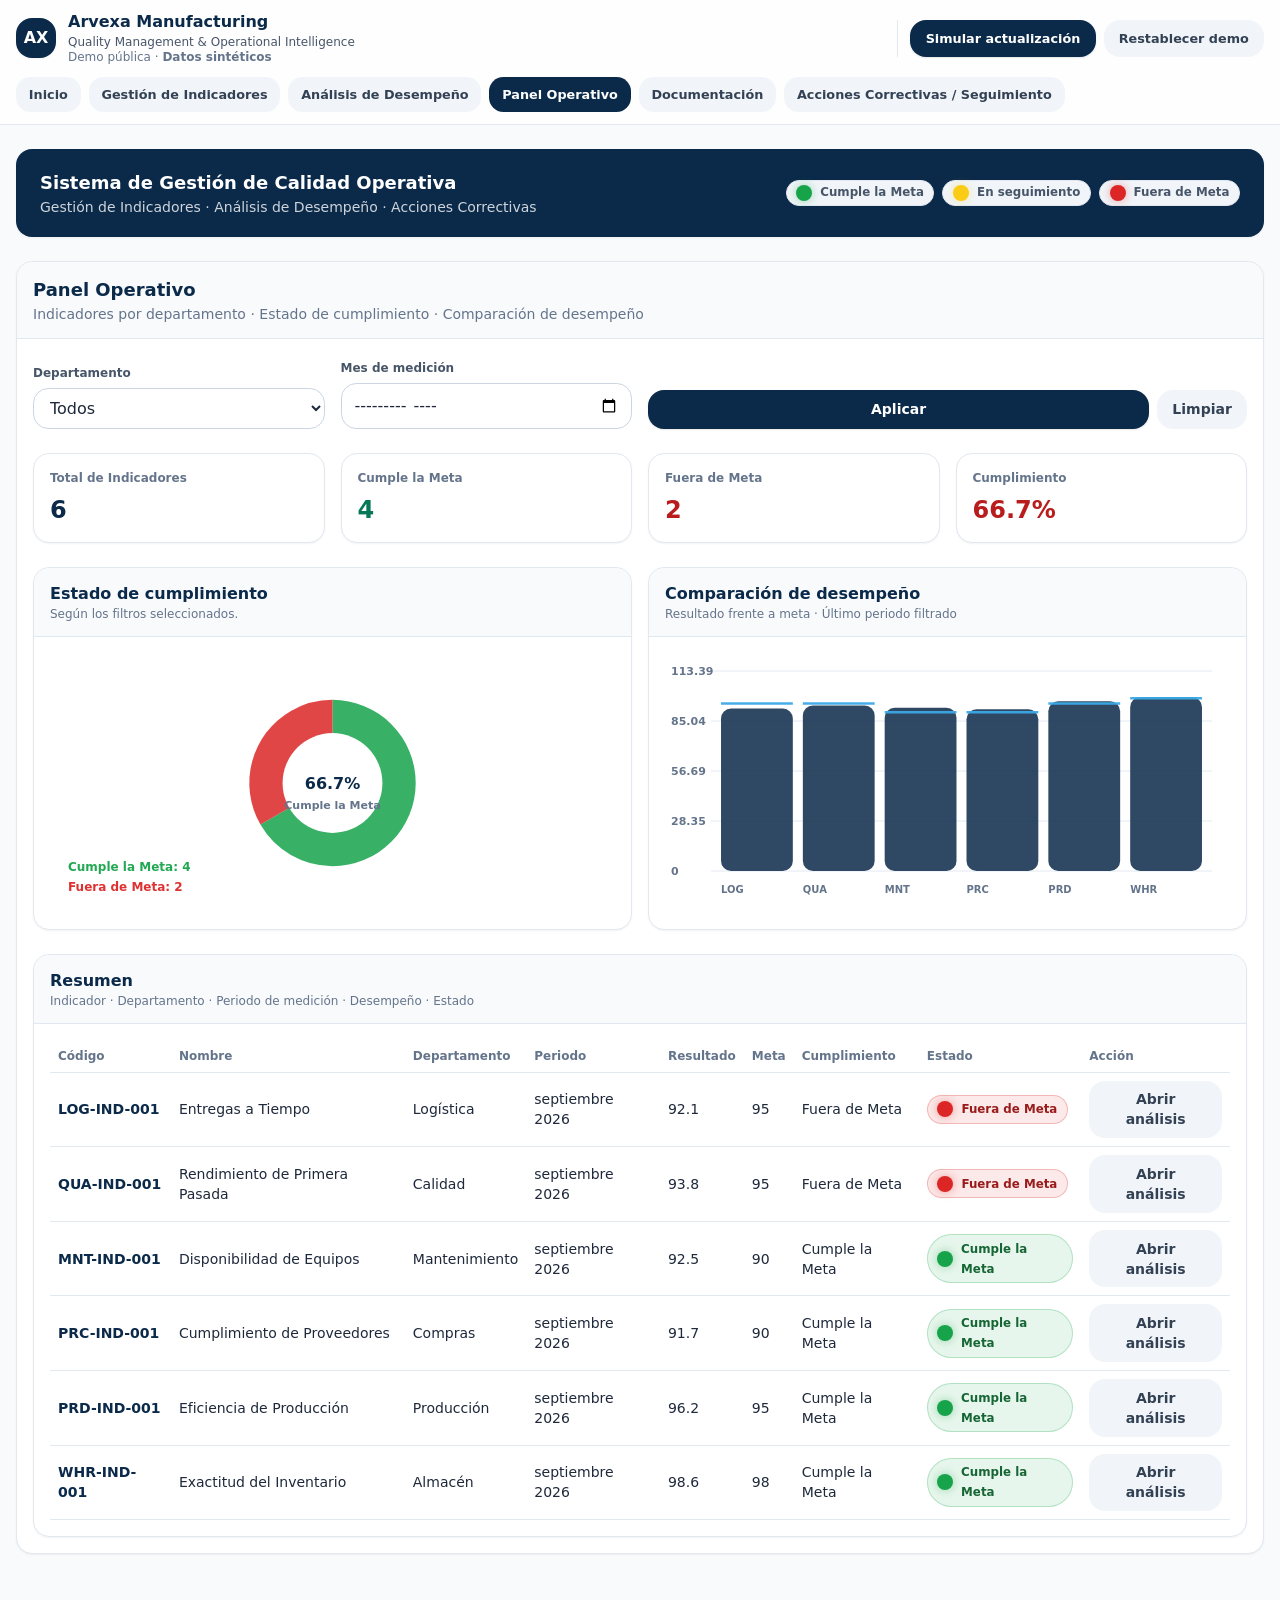
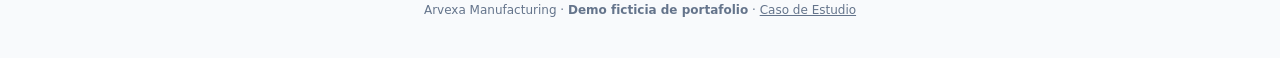
==== commit 1646b83c: "Add files via upload" ====
--- a/index.html
+++ b/index.html
@@ -74,6 +74,19 @@
     @media(max-width:640px){header{position:relative} nav{gap:.4rem} .navBtn{font-size:.75rem} .card-b{padding:12px}}
     @media print{body>*:not(#pdfModal){display:none!important} #pdfModal.hidden{display:none!important} #pdfModal:not(.hidden){position:static;display:block!important;background:white;padding:0} #pdfModal>div{max-height:none;overflow:visible;box-shadow:none} #pdfModal>div>div:first-child{display:none} #pdfContent{padding:0}}
     .hidden{display:none!important}
+    .portfolio-header{gap:12px;min-width:0}
+    .portfolio-brand{min-width:0;flex:1 1 340px}
+    .portfolio-brand>div:first-child{flex-shrink:0}
+    .portfolio-brand>div:last-child{min-width:0}
+    .portfolio-subtitle{font-size:.75rem;line-height:1.4;color:#475569;margin-top:2px}
+    .portfolio-actions{display:flex;flex-wrap:wrap;align-items:center;gap:8px;padding-left:12px;border-left:1px solid #e2e8f0}
+    .portfolio-actions .btn{font-size:.8rem;white-space:normal}
+    .portfolio-nav{flex:1 0 100%;min-width:0}
+    .portfolio-nav .navBtn{font-size:.8rem}
+    .portfolio-case-link{display:inline-block;margin-top:12px}
+    .home-panel-links{grid-template-columns:repeat(auto-fit,minmax(115px,1fr))}
+    #secExplorador .grid>.flex{flex-wrap:wrap}
+    @media(max-width:640px){.portfolio-brand{flex-basis:100%}.portfolio-actions{padding-left:0;border-left:0}.portfolio-nav .navBtn{font-size:.75rem}}
     #indicatorPrint{display:none}
     @page indicatorFicha{size:Letter;margin:14mm 14mm 16mm;@bottom-right{content:"Página " counter(page);font:9pt Arial;color:#475569}}
     @media print{
@@ -161,20 +174,26 @@
 
 
 <header class="sticky top-0 z-50 bg-white/80 backdrop-blur border-b border-slate-200 no-print">
-  <div class="max-w-7xl mx-auto px-4 py-3 flex items-center justify-between gap-3">
-    <div class="flex items-center gap-3">
+  <div class="portfolio-header max-w-7xl mx-auto px-4 py-3 flex items-center justify-between gap-3">
+    <div class="portfolio-brand flex items-center gap-3">
       <div class="w-10 h-10 rounded-2xl bg-navy text-white flex items-center justify-center shadow-sm">
         <span class="font-extrabold">AX</span>
       </div>
       <div>
         <div class="font-extrabold text-navy leading-tight">Arvexa Manufacturing</div>
+        <div class="portfolio-subtitle">Quality Management &amp; Operational Intelligence</div>
         <div class="text-xs text-slate-500 -mt-0.5">
           Demo pública · <span id="modeTag" class="font-semibold"></span>
         </div>
       </div>
     </div>
 
-    <nav class="flex flex-wrap items-center gap-2">
+    <div class="portfolio-actions" role="group" aria-label="Acciones de demo">
+      <button id="btnSync" class="btn btn-primary">Simular actualización</button>
+      <button id="btnResetDemo" class="btn btn-soft">Restablecer demo</button>
+    </div>
+
+    <nav class="portfolio-nav flex flex-wrap items-center gap-2" aria-label="Navegación principal">
       <button class="navBtn active" data-target="secInicio">Inicio</button>
       <button class="navBtn" data-target="secFicha">Gestión de Indicadores</button>
       <button class="navBtn" data-target="secAnalisis">Análisis de Desempeño</button>
@@ -182,8 +201,6 @@
       <button class="navBtn" data-target="secExplorador" >Documentación</button>
       <button class="navBtn" data-target="secSeguimiento" >Acciones Correctivas / Seguimiento</button>
 
-      <button id="btnSync" class="btn btn-primary">Actualizar datos</button>
-      <button id="btnResetDemo" class="btn btn-soft">Restablecer demo</button>
     </nav>
   </div>
 </header>
@@ -258,7 +275,7 @@
           <div class="text-xs font-extrabold text-slate-500">CALIDAD</div>
           <div class="text-xl font-extrabold text-navy mt-2">Paneles</div>
           <div class="text-sm text-slate-600 mt-1">Panel Operativo / Documentación / Seguimiento</div>
-          <div class="mt-4 grid grid-cols-3 gap-2">
+          <div class="home-panel-links mt-4 grid grid-cols-3 gap-2">
             <button id="goDashboard" class="btn btn-soft">Panel Operativo</button>
             <button id="goExplorador" class="btn btn-soft">Documentación</button>
             <button id="goSeguimiento" class="btn btn-soft">Seguimiento</button>
@@ -274,6 +291,7 @@
           Espacio de trabajo: <span class="font-extrabold text-navy" id="homeMode"></span>.
           <span class="text-slate-500">Los cambios se guardan en este navegador. Restablece la demo para recuperar los datos ficticios.</span>
         </div>
+        <a class="portfolio-case-link btn btn-soft" href="case-study.html">Ver caso de estudio</a>
       </div>
     </div>
   </section>
@@ -1082,6 +1100,7 @@
 
 function setModeTags(){
   for(const id of ["modeTag","homeMode","footerMode"]) $(id).textContent="Demo ficticia de portafolio";
+  $("modeTag").textContent="Datos sintéticos";
 }
 
 function wireHeaderNav(){
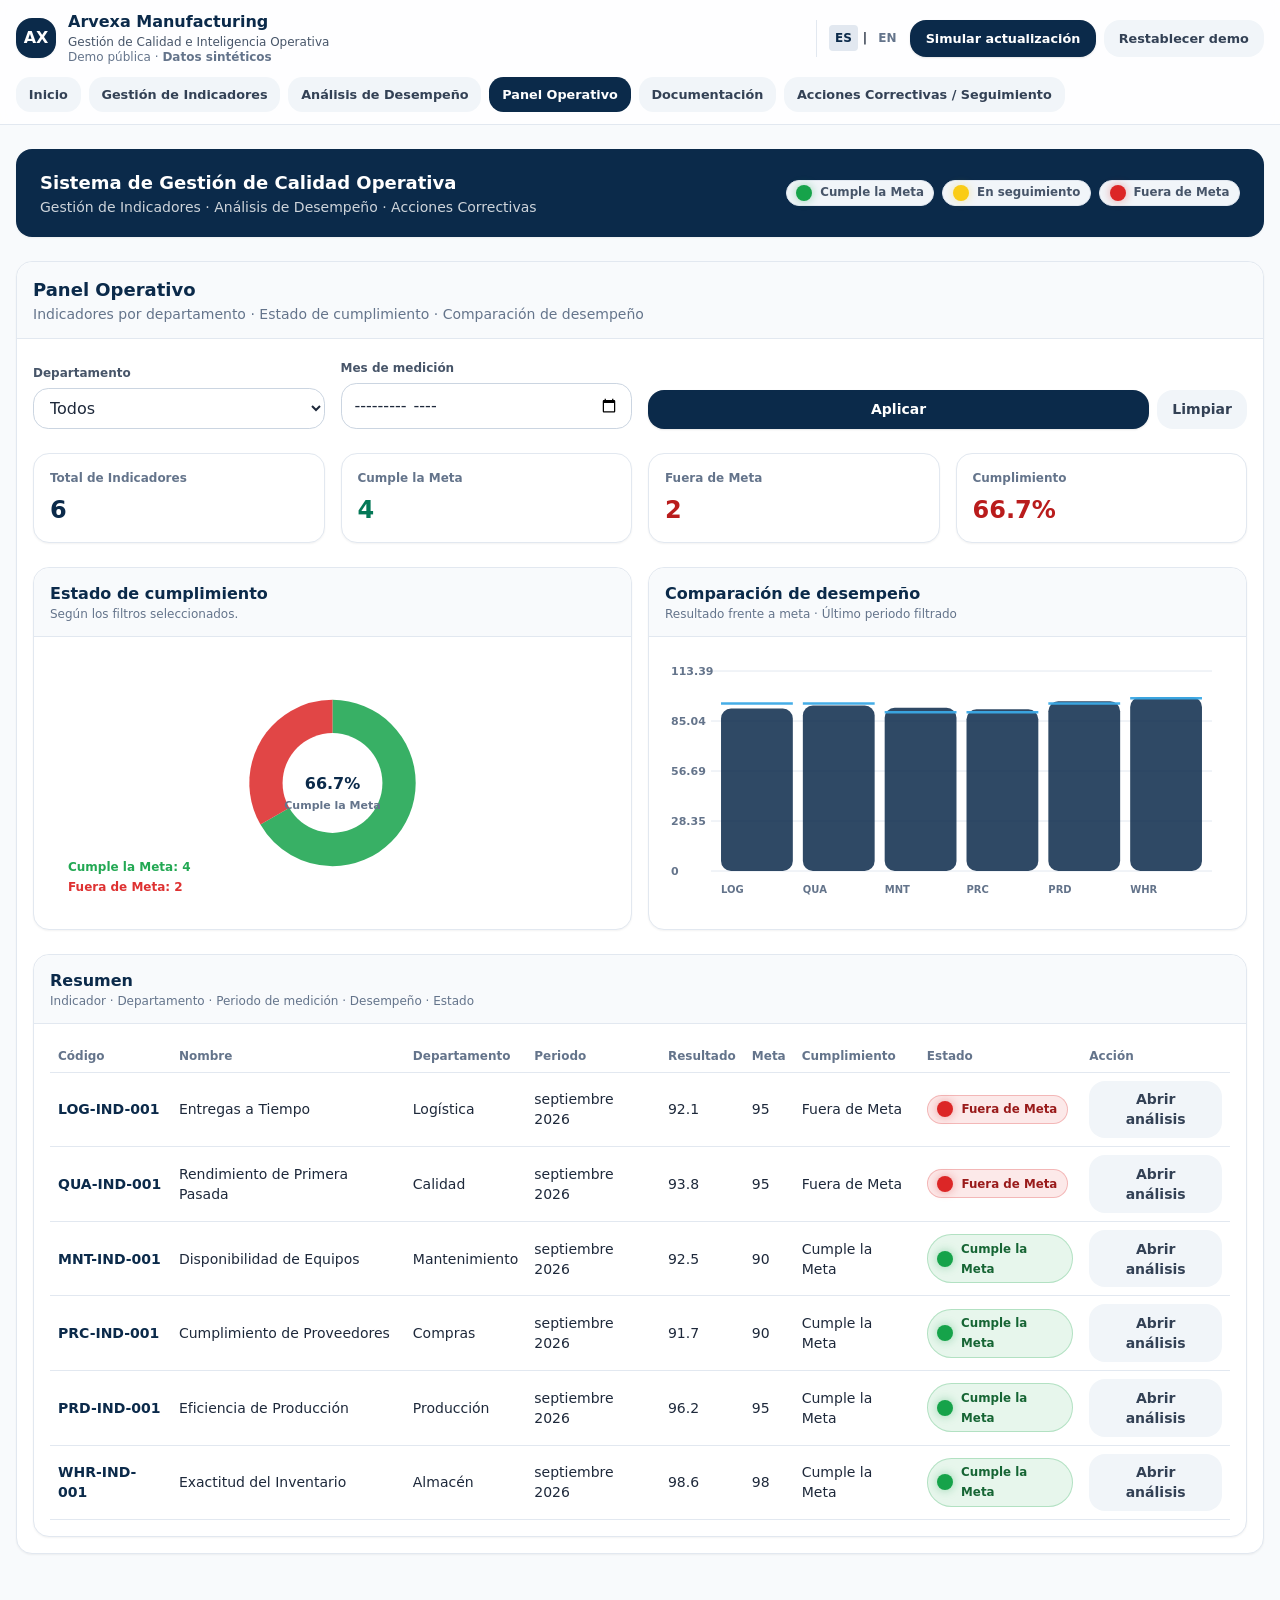
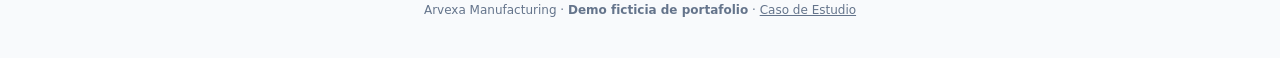
==== commit 0c67dcd8: "Add files via upload" ====
--- a/index.html
+++ b/index.html
@@ -88,7 +88,7 @@
     #secExplorador .grid>.flex{flex-wrap:wrap}
     @media(max-width:640px){.portfolio-brand{flex-basis:100%}.portfolio-actions{padding-left:0;border-left:0}.portfolio-nav .navBtn{font-size:.75rem}}
     #indicatorPrint{display:none}
-    @page indicatorFicha{size:Letter;margin:14mm 14mm 16mm;@bottom-right{content:"Página " counter(page);font:9pt Arial;color:#475569}}
+    @page indicatorFicha{size:Letter;margin:14mm 14mm 16mm;@bottom-right{content:var(--report-page-label,"Página ") counter(page);font:9pt Arial;color:#475569}}
     @media print{
       html:has(#pdfModal[data-indicator-report]),body:has(#pdfModal[data-indicator-report]){background:white!important}
       #pdfModal[data-indicator-report]{page:indicatorFicha;font:10pt/1.45 Arial,sans-serif;color:#172635}
@@ -127,6 +127,8 @@
       #indicatorPrint img{display:block;max-width:100%;max-height:100mm;object-fit:contain;break-inside:avoid}
     }
   </style>
+<style>.language-selector{display:inline-flex;align-items:center;gap:5px;flex-shrink:0;font:700 12px system-ui}.language-selector button{border:0;background:transparent;color:#64748b;padding:6px;cursor:pointer;border-radius:4px}.language-selector button[aria-pressed="true"]{color:#0b2a4a;background:#e2e8f0}.language-selector button:focus-visible{outline:2px solid #3ba9e6;outline-offset:2px}@media print{.language-selector{display:none!important}}</style>
+<script src="i18n.js"></script>
 </head>
 
 <body class="bg-slate-50 text-slate-800">
@@ -181,7 +183,7 @@
       </div>
       <div>
         <div class="font-extrabold text-navy leading-tight">Arvexa Manufacturing</div>
-        <div class="portfolio-subtitle">Quality Management &amp; Operational Intelligence</div>
+        <div class="portfolio-subtitle">Gestión de Calidad e Inteligencia Operativa</div>
         <div class="text-xs text-slate-500 -mt-0.5">
           Demo pública · <span id="modeTag" class="font-semibold"></span>
         </div>
@@ -189,6 +191,7 @@
     </div>
 
     <div class="portfolio-actions" role="group" aria-label="Acciones de demo">
+      <div class="language-selector" role="group" aria-label="Seleccionar idioma"><button type="button" data-language="es" aria-label="Español" aria-pressed="true">ES</button><span aria-hidden="true">|</span><button type="button" data-language="en" aria-label="Inglés" aria-pressed="false">EN</button></div>
       <button id="btnSync" class="btn btn-primary">Simular actualización</button>
       <button id="btnResetDemo" class="btn btn-soft">Restablecer demo</button>
     </div>
@@ -1018,7 +1021,7 @@
       </div>
 
       <div class="card">
-        <div class="card-h"><div class="font-extrabold text-navy">Objective</div></div>
+        <div class="card-h"><div class="font-extrabold text-navy">Objetivo</div></div>
         <div class="card-b text-sm text-slate-700">${escapeHtml($("f_Objetivo").value)}</div>
       </div>
 
@@ -1068,7 +1071,7 @@
   const results=analysis?[["Meta",text("a_Meta")],["Resultado",value("a_Resultado")],["Numerador",value("a_Num")],["Denominador",value("a_Den")]]:[["Meta",value("f_Meta")]];
   const list=(title,id)=>{const items=getListState(id);return items.length?block(title,`<ol>${items.map(item=>`<li>${escapeHtml(item)}</li>`).join("")}</ol>`):"";};
   const extras=analysis
-    ? Array.from($("pdfContent").querySelectorAll(".card")).filter(card=>card.querySelector(".card-h")?.textContent.trim()==="Acciones correctivas" || card.querySelector("img")).map(card=>card.outerHTML).join("")
+    ? Array.from($("pdfContent").querySelectorAll(".card")).filter(card=>ArvexaI18n.canonical(card.querySelector(".card-h")?.textContent.trim()||"")==="Acciones correctivas" || card.querySelector("img")).map(card=>card.outerHTML).join("")
     : list("Fuentes de datos","f_FuentesList")+list("Términos / Definiciones","f_TerminosList")+list("Observaciones","f_ObservacionesList");
   $("indicatorPrint").innerHTML=`<table class="report-layout"><thead><tr><th class="report-header"><div class="report-brand">Arvexa Manufacturing</div><div class="report-system">Sistema de Gestión de Calidad Operativa</div><div class="report-title">FICHA TÉCNICA DEL INDICADOR</div><div class="report-name">${escapeHtml(name)}</div></th></tr></thead><tbody><tr><td>
     ${block("Identificación del indicador",table(identification))}
@@ -1122,7 +1125,7 @@
   });
 
   $("btnResetDemo").addEventListener("click", async ()=>{
-    if(!confirm("¿Restablecer todos los cambios de la demo en este navegador?")) return;
+    if(!confirm(ArvexaI18n.text("¿Restablecer todos los cambios de la demo en este navegador?"))) return;
     for(const key of Object.values(LS_KEYS)) localStorage.removeItem(key);
     seedDemo(); await loadAll(); showSection("secDashboard");
     toast("ok","Demo restablecida","Se restauraron los datos ficticios.");
@@ -1269,7 +1272,7 @@
               <div id="a_Meta" class="font-extrabold"></div>
             </div>
             <div class="md:col-span-5">
-              <div class="text-xs text-white/70 font-extrabold">Objective</div>
+              <div class="text-xs text-white/70 font-extrabold">Objetivo</div>
               <div id="a_Objetivo" class="text-sm text-white/90"></div>
             </div>
           </div>
@@ -1994,7 +1997,7 @@
     const label = (series[i].PeriodoLabel||"").replace(" ", "\n");
 
     const parts = (series[i].PeriodoLabel||"").split(" ");
-    const m = parts[0]?.slice(0,3) || "";
+    const m = ArvexaI18n.text(parts[0]||"").slice(0,3);
     const y = parts[1] || "";
     const x = padL + gap + i*(barW+gap);
     ctx.fillText(`${m} ${y}`, x, padT+gh+22);
@@ -3135,5 +3138,6 @@
 
 })();
 </script>
+<script>ArvexaI18n.trackCharts(["drawPie","drawBars","drawAnalisisChart"]);window.addEventListener("beforeprint",ArvexaI18n.flush);</script>
 </body>
 </html>
